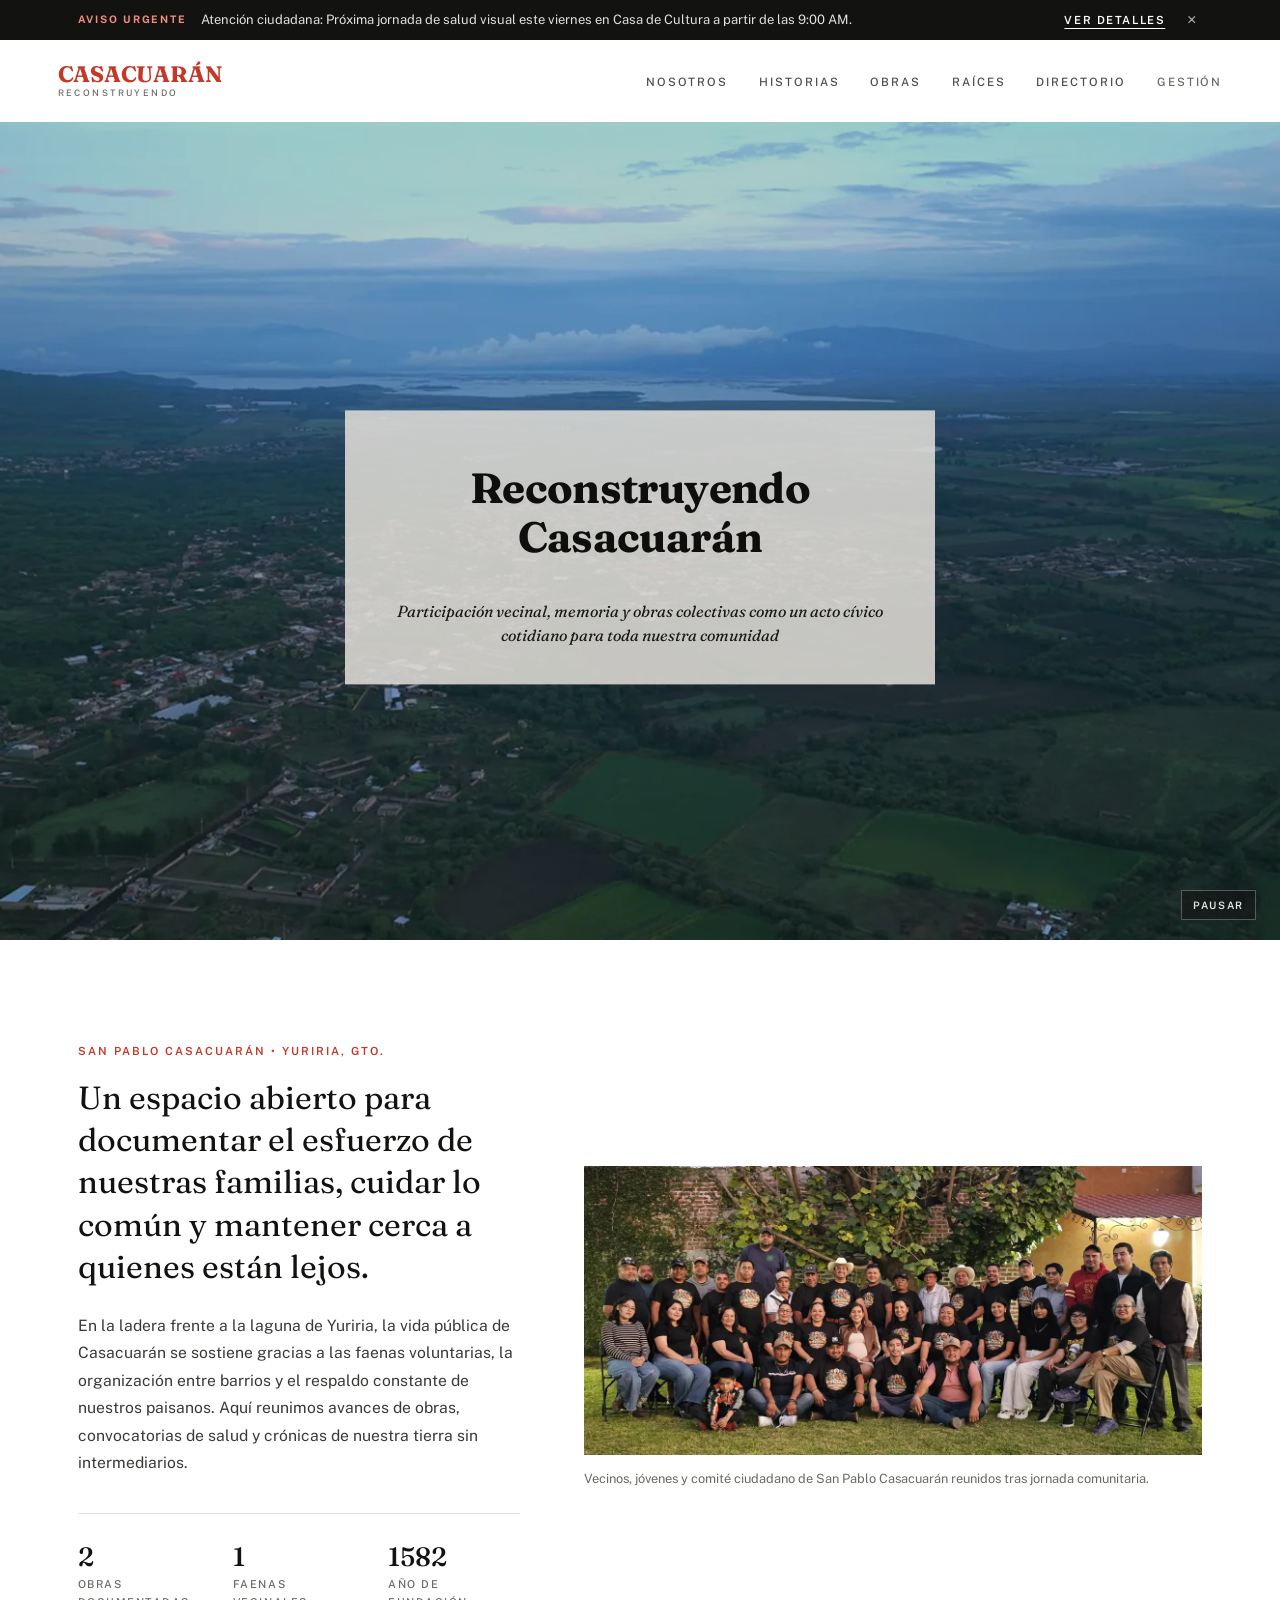
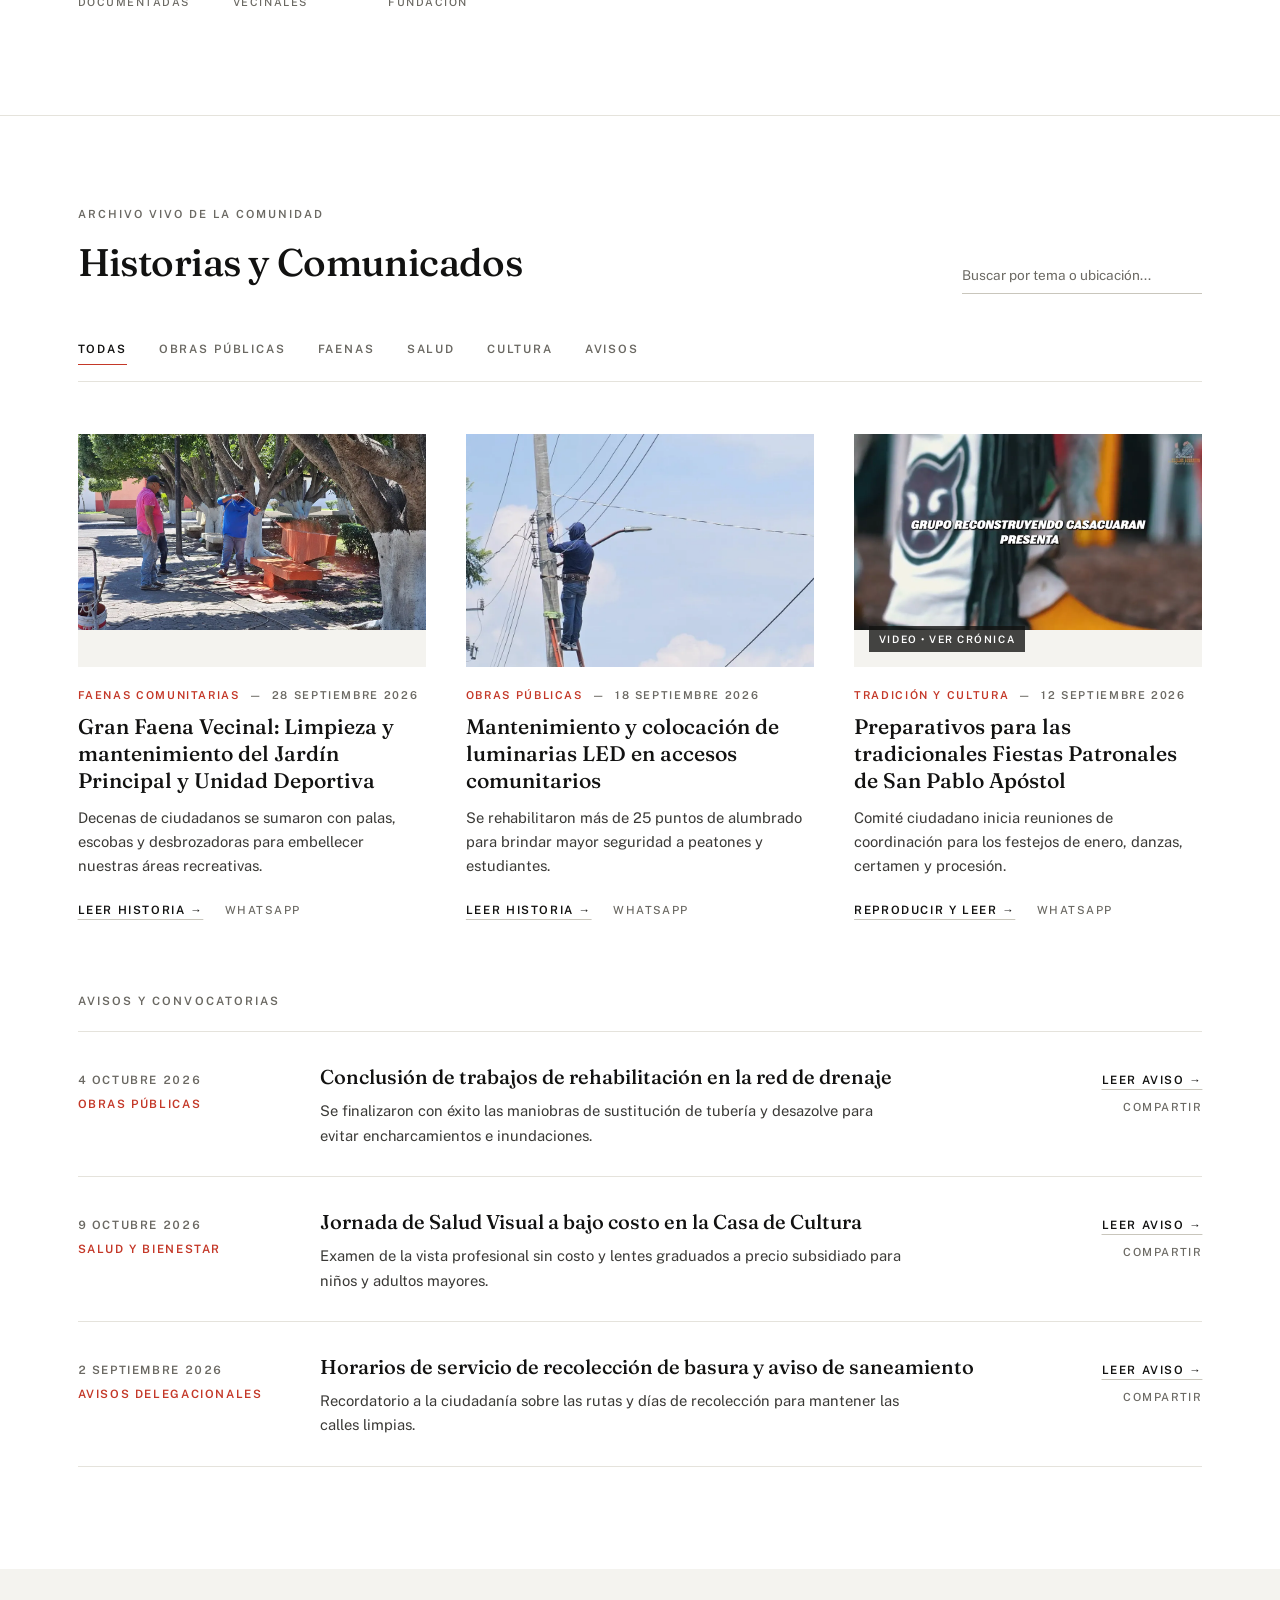
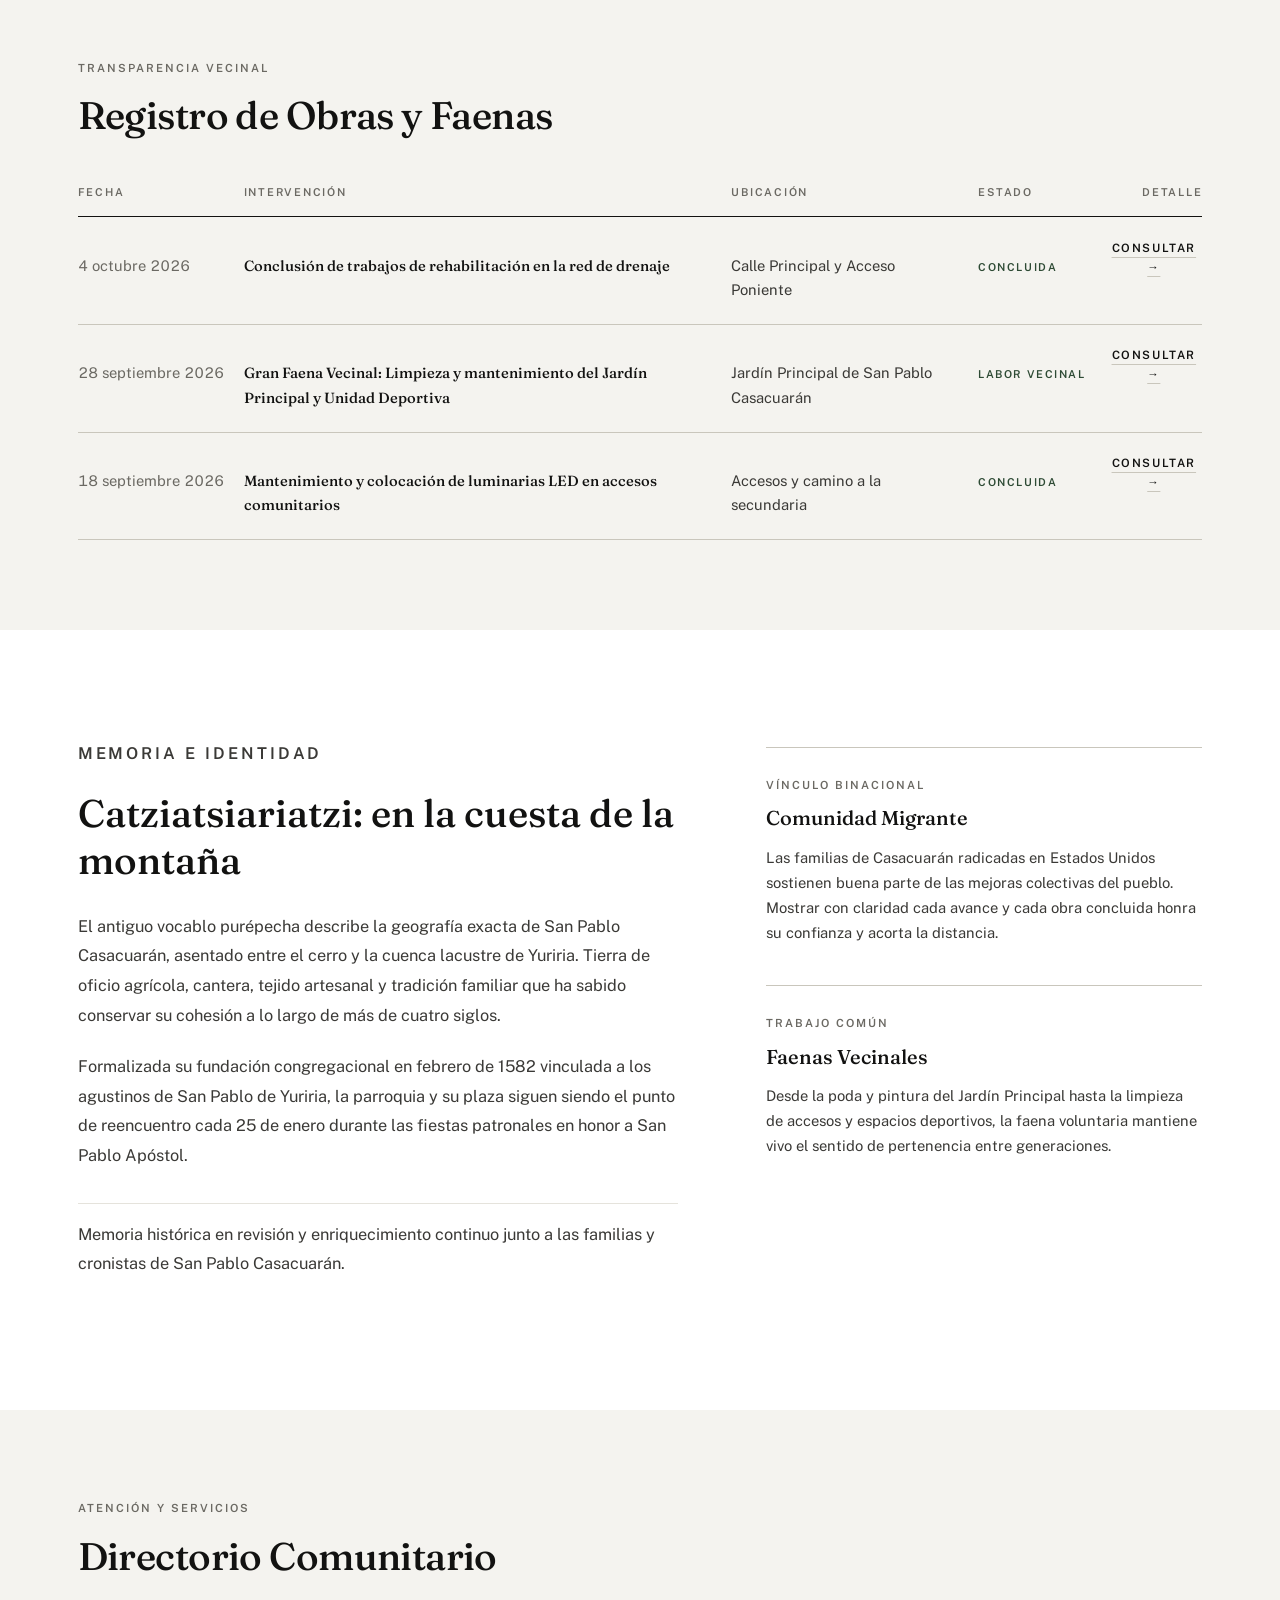
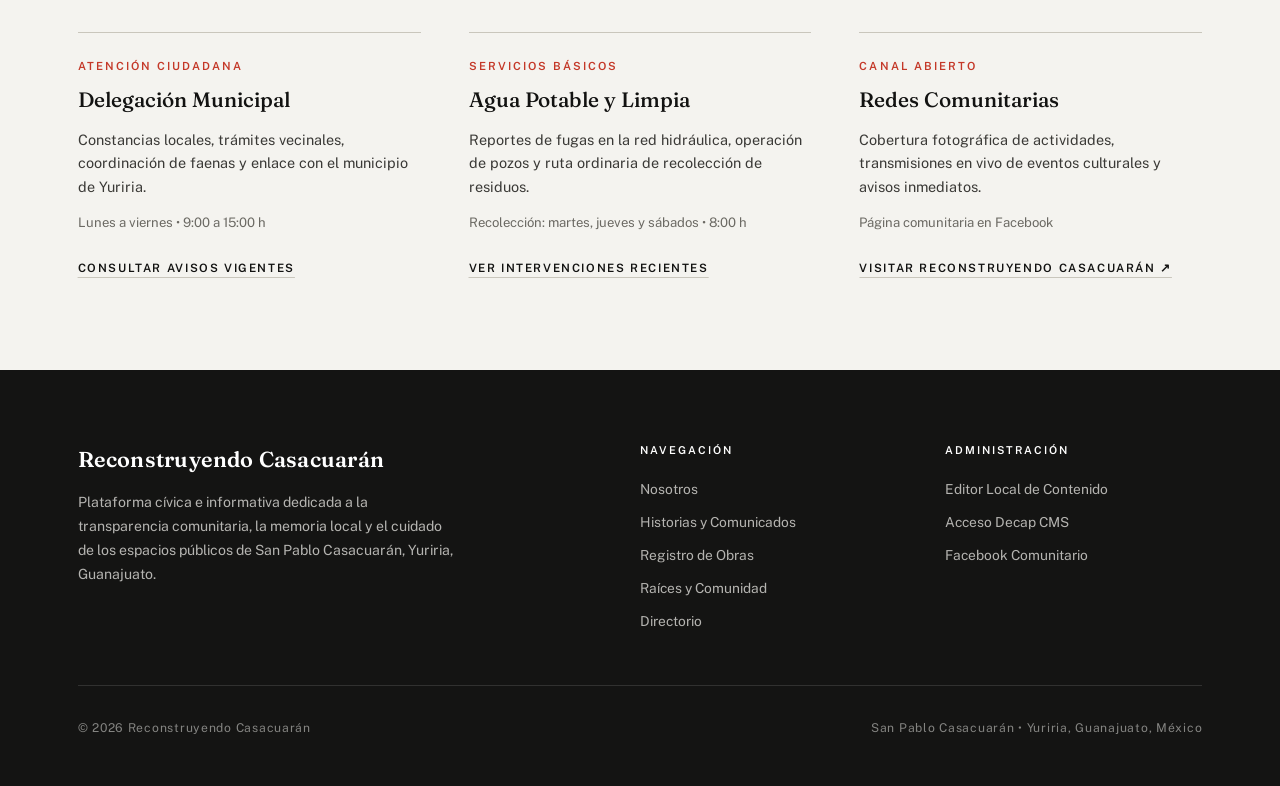
==== index.html @ a4d691ba "feat: portal Reconstruyendo Casacuaran y compresor automatico de medios [skip ci]" ====
<!DOCTYPE html>
<html lang="es">
<head>
  <meta charset="UTF-8">
  <meta name="viewport" content="width=device-width, initial-scale=1.0">
  <title>Reconstruyendo Casacuarán — San Pablo Casacuarán, Yuriria</title>
  <meta name="description" content="Iniciativa cívica y comunitaria de San Pablo Casacuarán, Yuriria, Guanajuato. Historias, registro abierto de obras públicas, faenas vecinales y memoria colectiva.">
  <link rel="icon" type="image/svg+xml" href="assets/logo-mark.svg">

  <link rel="preload" href="assets/fonts/fraunces-latin.woff2" as="font" type="font/woff2" crossorigin>
  <link rel="preload" href="assets/fonts/public-sans-latin.woff2" as="font" type="font/woff2" crossorigin>
  <link rel="preload" href="IMG/Yuriria_header_poster.webp" as="image" type="image/webp">

  <link rel="stylesheet" href="css/styles.css">
</head>
<body>

  <a href="#main-content" class="skip-link">Saltar al contenido</a>

  <!-- Aviso urgente discreto (solo aparece cuando está activo) -->
  <aside id="urgent-banner" class="urgent-bar" aria-label="Aviso comunitario" hidden></aside>

  <!-- Cabecera blanca minimalista (Variante A — City Bureau) -->
  <header id="site-header" class="site-header">
    <div class="header-inner">
      <a href="index.html" class="brand-wordmark" aria-label="Reconstruyendo Casacuarán — Inicio">
        <span class="brand-wordmark-primary">Casacuarán</span>
        <span class="brand-wordmark-secondary">Reconstruyendo</span>
      </a>

      <nav class="primary-nav" aria-label="Navegación principal">
        <ul class="primary-nav-list">
          <li><a href="#nosotros" class="primary-nav-link">Nosotros</a></li>
          <li><a href="#comunicados" class="primary-nav-link">Historias</a></li>
          <li><a href="#obras" class="primary-nav-link">Obras</a></li>
          <li><a href="#patrimonio" class="primary-nav-link">Raíces</a></li>
          <li><a href="#directorio" class="primary-nav-link">Directorio</a></li>
          <li><a href="admin.html" class="primary-nav-link primary-nav-link--muted">Gestión</a></li>
        </ul>
      </nav>

      <button type="button" id="mobile-nav-toggle" class="mobile-nav-toggle" aria-expanded="false" aria-controls="mobile-menu-panel">
        Menú
      </button>
    </div>
  </header>

  <!-- Menú móvil limpio a pantalla completa -->
  <nav id="mobile-menu-panel" class="mobile-menu-panel" aria-label="Menú móvil" hidden>
    <ul class="mobile-menu-list">
      <li><a href="#nosotros" class="mobile-menu-link">Nosotros</a></li>
      <li><a href="#comunicados" class="mobile-menu-link">Historias y Comunicados</a></li>
      <li><a href="#obras" class="mobile-menu-link">Registro de Obras</a></li>
      <li><a href="#patrimonio" class="mobile-menu-link">Raíces y Comunidad</a></li>
      <li><a href="#directorio" class="mobile-menu-link">Directorio</a></li>
      <li><a href="admin.html" class="mobile-menu-link">Panel de Gestión</a></li>
    </ul>
    <div class="mobile-menu-footer">
      San Pablo Casacuarán &bull; Yuriria, Guanajuato
    </div>
  </nav>

  <main id="main-content">

    <!-- PORTADA CON VIDEO A PANTALLA COMPLETA Y PLACA CENTRAL (VARIANTE A) -->
    <section class="hero-stage" aria-label="Portada documental de San Pablo Casacuarán y Yuriria">
      <video id="hero-video"
             class="hero-video"
             autoplay
             muted
             loop
             playsinline
             preload="metadata"
             poster="IMG/Yuriria_header_poster.webp">
        <source src="IMG/Yuriria_header_720p.mp4" media="(max-width: 768px)" type="video/mp4">
        <source src="IMG/Yuriria_header_web.mp4" type="video/mp4">
      </video>

      <div class="hero-veil" role="presentation"></div>

      <div class="hero-plaque">
        <h1 class="hero-plaque-title">Reconstruyendo Casacuarán</h1>
        <p class="hero-plaque-motto">
          Participación vecinal, memoria y obras colectivas como un acto cívico cotidiano para toda nuestra comunidad
        </p>
      </div>

      <button type="button" id="hero-video-toggle" class="hero-video-control" aria-label="Pausar video de portada">
        Pausar
      </button>
    </section>

    <!-- NOSOTROS / RETRATO COMUNITARIO -->
    <section id="nosotros" class="section-intro">
      <div class="container">
        <div class="intro-grid">
          <div>
            <p class="eyebrow eyebrow--accent">San Pablo Casacuarán &bull; Yuriria, Gto.</p>
            <h2 class="intro-statement">
              Un espacio abierto para documentar el esfuerzo de nuestras familias, cuidar lo común y mantener cerca a quienes están lejos.
            </h2>
            <p class="intro-copy">
              En la ladera frente a la laguna de Yuriria, la vida pública de Casacuarán se sostiene gracias a las faenas voluntarias, la organización entre barrios y el respaldo constante de nuestros paisanos. Aquí reunimos avances de obras, convocatorias de salud y crónicas de nuestra tierra sin intermediarios.
            </p>

            <div class="intro-metrics">
              <div>
                <div id="stat-obras" class="metric-value">--</div>
                <div class="metric-label">Obras documentadas</div>
              </div>
              <div>
                <div id="stat-faenas" class="metric-value">--</div>
                <div class="metric-label">Faenas vecinales</div>
              </div>
              <div>
                <div class="metric-value">1582</div>
                <div class="metric-label">Año de fundación</div>
              </div>
            </div>
          </div>

          <figure>
            <picture>
              <source srcset="IMG/Casacuaran.webp" type="image/webp">
              <img src="IMG/Casacuaran.jpg"
                   alt="Habitantes y familias de San Pablo Casacuarán reunidos"
                   class="intro-figure-img"
                   width="2048"
                   height="956"
                   loading="lazy">
            </picture>
            <figcaption class="intro-figcaption">
              Vecinos, jóvenes y comité ciudadano de San Pablo Casacuarán reunidos tras jornada comunitaria.
            </figcaption>
          </figure>
        </div>
      </div>
    </section>

    <!-- HISTORIAS Y COMUNICADOS -->
    <section id="comunicados" class="section-stories">
      <div class="container">
        <div class="section-header-row">
          <div>
            <p class="eyebrow">Archivo vivo de la comunidad</p>
            <h2 class="section-heading">Historias y Comunicados</h2>
          </div>

          <div class="search-minimal">
            <input type="search"
                   id="search-posts"
                   class="search-minimal-input"
                   placeholder="Buscar por tema o ubicación..."
                   aria-label="Buscar historias y comunicados">
          </div>
        </div>

        <div class="filter-nav" role="toolbar" aria-label="Filtrar por categoría">
          <button type="button" class="filter-link" data-category="todas" aria-pressed="true">Todas</button>
          <button type="button" class="filter-link" data-category="obras" aria-pressed="false">Obras Públicas</button>
          <button type="button" class="filter-link" data-category="faenas" aria-pressed="false">Faenas</button>
          <button type="button" class="filter-link" data-category="salud" aria-pressed="false">Salud</button>
          <button type="button" class="filter-link" data-category="cultura" aria-pressed="false">Cultura</button>
          <button type="button" class="filter-link" data-category="avisos" aria-pressed="false">Avisos</button>
        </div>

        <!-- Galería fotográfica y audiovisual -->
        <div id="stories-gallery" class="stories-gallery"></div>

        <!-- Boletín limpio para comunicados sin fotografía -->
        <div id="dispatches-block" class="dispatches-block">
          <h3 id="dispatches-heading" class="dispatches-heading">Avisos y Convocatorias</h3>
          <div id="dispatches-list" class="dispatches-list"></div>
        </div>

        <p id="empty-posts" class="empty-message" hidden>
          No se encontraron publicaciones con ese criterio de búsqueda.
        </p>
      </div>
    </section>

    <!-- REGISTRO ABIERTO DE OBRAS Y FAENAS -->
    <section id="obras" class="section-works">
      <div class="container">
        <p class="eyebrow">Transparencia vecinal</p>
        <h2 class="section-heading">Registro de Obras y Faenas</h2>

        <div class="works-table-wrap">
          <table class="works-table">
            <thead>
              <tr>
                <th scope="col">Fecha</th>
                <th scope="col">Intervención</th>
                <th scope="col">Ubicación</th>
                <th scope="col">Estado</th>
                <th scope="col">Detalle</th>
              </tr>
            </thead>
            <tbody id="obras-tbody"></tbody>
          </table>
        </div>
      </div>
    </section>

    <!-- RAÍCES, TERRITORIO Y COMUNIDAD MIGRANTE -->
    <section id="patrimonio" class="section-heritage">
      <div class="container">
        <div class="heritage-layout">
          <div class="heritage-prose">
            <p class="eyebrow eyebrow--accent">Memoria e identidad</p>
            <h2 class="heritage-lead-title">Catziatsiariatzi: en la cuesta de la montaña</h2>
            <p>
              El antiguo vocablo purépecha describe la geografía exacta de San Pablo Casacuarán, asentado entre el cerro y la cuenca lacustre de Yuriria. Tierra de oficio agrícola, cantera, tejido artesanal y tradición familiar que ha sabido conservar su cohesión a lo largo de más de cuatro siglos.
            </p>
            <p>
              Formalizada su fundación congregacional en febrero de 1582 vinculada a los agustinos de San Pablo de Yuriria, la parroquia y su plaza siguen siendo el punto de reencuentro cada 25 de enero durante las fiestas patronales en honor a San Pablo Apóstol.
            </p>
            <p class="heritage-footnote">
              Memoria histórica en revisión y enriquecimiento continuo junto a las familias y cronistas de San Pablo Casacuarán.
            </p>
          </div>

          <div class="heritage-pillars">
            <div class="heritage-pillar">
              <p class="eyebrow">Vínculo binacional</p>
              <h3 class="heritage-pillar-title">Comunidad Migrante</h3>
              <p class="heritage-pillar-text">
                Las familias de Casacuarán radicadas en Estados Unidos sostienen buena parte de las mejoras colectivas del pueblo. Mostrar con claridad cada avance y cada obra concluida honra su confianza y acorta la distancia.
              </p>
            </div>

            <div class="heritage-pillar">
              <p class="eyebrow">Trabajo común</p>
              <h3 class="heritage-pillar-title">Faenas Vecinales</h3>
              <p class="heritage-pillar-text">
                Desde la poda y pintura del Jardín Principal hasta la limpieza de accesos y espacios deportivos, la faena voluntaria mantiene vivo el sentido de pertenencia entre generaciones.
              </p>
            </div>
          </div>
        </div>
      </div>
    </section>

    <!-- DIRECTORIO ESENCIAL -->
    <section id="directorio" class="section-directory">
      <div class="container">
        <p class="eyebrow">Atención y servicios</p>
        <h2 class="section-heading">Directorio Comunitario</h2>

        <div class="directory-columns">
          <div class="directory-item">
            <p class="eyebrow eyebrow--accent">Atención ciudadana</p>
            <h3 class="directory-item-title">Delegación Municipal</h3>
            <p class="directory-item-desc">
              Constancias locales, trámites vecinales, coordinación de faenas y enlace con el municipio de Yuriria.
            </p>
            <p class="directory-item-meta">Lunes a viernes &bull; 9:00 a 15:00 h</p>
            <a href="#comunicados" class="text-action-btn">Consultar avisos vigentes</a>
          </div>

          <div class="directory-item">
            <p class="eyebrow eyebrow--accent">Servicios básicos</p>
            <h3 class="directory-item-title">Agua Potable y Limpia</h3>
            <p class="directory-item-desc">
              Reportes de fugas en la red hidráulica, operación de pozos y ruta ordinaria de recolección de residuos.
            </p>
            <p class="directory-item-meta">Recolección: martes, jueves y sábados &bull; 8:00 h</p>
            <a href="#obras" class="text-action-btn">Ver intervenciones recientes</a>
          </div>

          <div class="directory-item">
            <p class="eyebrow eyebrow--accent">Canal abierto</p>
            <h3 class="directory-item-title">Redes Comunitarias</h3>
            <p class="directory-item-desc">
              Cobertura fotográfica de actividades, transmisiones en vivo de eventos culturales y avisos inmediatos.
            </p>
            <p class="directory-item-meta">Página comunitaria en Facebook</p>
            <a href="https://www.facebook.com/people/Reconstruyendo-Casacuar%C3%A1n/61569069380607/"
               target="_blank"
               rel="noopener noreferrer"
               class="text-action-btn">Visitar Reconstruyendo Casacuarán &nearr;</a>
          </div>
        </div>
      </div>
    </section>

  </main>

  <!-- PIE DE PÁGINA SOBRIO -->
  <footer class="site-footer">
    <div class="container">
      <div class="footer-grid">
        <div>
          <div class="footer-brand">Reconstruyendo Casacuarán</div>
          <p class="footer-summary">
            Plataforma cívica e informativa dedicada a la transparencia comunitaria, la memoria local y el cuidado de los espacios públicos de San Pablo Casacuarán, Yuriria, Guanajuato.
          </p>
        </div>

        <div>
          <h3 class="footer-heading">Navegación</h3>
          <ul class="footer-links">
            <li><a href="#nosotros">Nosotros</a></li>
            <li><a href="#comunicados">Historias y Comunicados</a></li>
            <li><a href="#obras">Registro de Obras</a></li>
            <li><a href="#patrimonio">Raíces y Comunidad</a></li>
            <li><a href="#directorio">Directorio</a></li>
          </ul>
        </div>

        <div>
          <h3 class="footer-heading">Administración</h3>
          <ul class="footer-links">
            <li><a href="admin.html">Editor Local de Contenido</a></li>
            <li><a href="admin/index.html">Acceso Decap CMS</a></li>
            <li><a href="https://www.facebook.com/people/Reconstruyendo-Casacuar%C3%A1n/61569069380607/" target="_blank" rel="noopener noreferrer">Facebook Comunitario</a></li>
          </ul>
        </div>
      </div>

      <div class="footer-bottom">
        <span>&copy; 2026 Reconstruyendo Casacuarán</span>
        <span>San Pablo Casacuarán &bull; Yuriria, Guanajuato, México</span>
      </div>
    </div>
  </footer>

  <!-- MODAL DE LECTURA (<dialog>) -->
  <dialog id="post-modal" class="modal-dialog" aria-labelledby="modal-title">
    <div class="modal-topbar">
      <span id="modal-category" class="eyebrow eyebrow--accent">Comunicado</span>
      <button type="button" id="modal-close-btn" class="modal-close-btn" aria-label="Cerrar ventana">
        Cerrar &times;
      </button>
    </div>
    <div id="modal-content-area" class="modal-body-scroll"></div>
  </dialog>

  <script src="js/data.js"></script>
  <script src="js/app.js"></script>
</body>
</html>
---- css/styles.css ----
/* ==========================================================================
   RECONSTRUYENDO CASACUARÁN — ARQUITECTURA EDITORIAL & MINIMALISMO CÍVICO
   Inspirado en City Bureau & Fundación Casa Wabi
   San Pablo Casacuarán, Yuriria, Guanajuato
   ========================================================================== */

/* --------------------------------------------------------------------------
   1. TIPOGRAFÍA AUTOALOJADA (CERO DEPENDENCIAS EXTERNAS)
   -------------------------------------------------------------------------- */
@font-face {
  font-family: 'Fraunces';
  src: url('../assets/fonts/fraunces-latin.woff2') format('woff2');
  font-weight: 300 900;
  font-style: normal;
  font-display: swap;
}

@font-face {
  font-family: 'Fraunces';
  src: url('../assets/fonts/fraunces-italic-latin.woff2') format('woff2');
  font-weight: 300 900;
  font-style: italic;
  font-display: swap;
}

@font-face {
  font-family: 'Public Sans';
  src: url('../assets/fonts/public-sans-latin.woff2') format('woff2');
  font-weight: 300 800;
  font-style: normal;
  font-display: swap;
}

@font-face {
  font-family: 'Public Sans';
  src: url('../assets/fonts/public-sans-italic-latin.woff2') format('woff2');
  font-weight: 300 800;
  font-style: italic;
  font-display: swap;
}

/* --------------------------------------------------------------------------
   2. TOKENS DE DISEÑO
   -------------------------------------------------------------------------- */
:root {
  --bg-white: #FFFFFF;
  --bg-stone: #F4F3EF;
  --bg-stone-deep: #EAE8E1;
  --bg-plaque: rgba(228, 225, 219, 0.85);
  --bg-footer: #141413;

  --ink: #121211;
  --ink-body: #3A3936;
  --ink-muted: #6B6963;
  --ink-on-dark: #F4F3EF;

  --accent: #C43828;
  --accent-dark: #9B291C;
  --forest: #2D4A34;

  --hairline: #E5E3DC;
  --hairline-strong: #C9C6BC;

  --font-serif: 'Fraunces', Georgia, 'Times New Roman', serif;
  --font-sans: 'Public Sans', -apple-system, BlinkMacSystemFont, 'Segoe UI', sans-serif;

  --header-height: 82px;
  --container-max: 1240px;
  --gutter: clamp(1.5rem, 4.5vw, 4rem);

  /* Compatibilidad con admin.html */
  --cal: #F4F3EF;
  --papel: #FFFFFF;
  --piedra: #EAE8E1;
  --tinta: #121211;
  --tinta-suave: #3A3936;
  --tinta-muda: #6B6963;
  --almagre: #C43828;
  --guardapolvo: #9B291C;
  --filete: #E5E3DC;
  --filete-fuerte: #C9C6BC;
}

/* --------------------------------------------------------------------------
   3. BASE & ACCESIBILIDAD
   -------------------------------------------------------------------------- */
*, *::before, *::after {
  box-sizing: border-box;
  margin: 0;
  padding: 0;
}

html {
  scroll-behavior: smooth;
  -webkit-font-smoothing: antialiased;
  -moz-osx-font-smoothing: grayscale;
  text-rendering: optimizeLegibility;
}

@media (prefers-reduced-motion: reduce) {
  html {
    scroll-behavior: auto;
  }
}

body {
  font-family: var(--font-sans);
  font-size: 1rem;
  line-height: 1.65;
  color: var(--ink-body);
  background-color: var(--bg-white);
  min-height: 100vh;
}

img, video, picture {
  display: block;
  max-width: 100%;
}

button, input, select, textarea {
  font: inherit;
  color: inherit;
}

:focus-visible {
  outline: 2px solid var(--accent);
  outline-offset: 3px;
}

[hidden] {
  display: none !important;
}

.skip-link {
  position: absolute;
  top: -120px;
  left: 1.5rem;
  z-index: 1000;
  background-color: var(--ink);
  color: var(--bg-white);
  padding: 0.7rem 1.2rem;
  font-size: 0.78rem;
  font-weight: 600;
  letter-spacing: 0.12em;
  text-transform: uppercase;
  text-decoration: none;
}

.skip-link:focus {
  top: 1rem;
}

.container {
  width: 100%;
  max-width: var(--container-max);
  margin-inline: auto;
  padding-inline: var(--gutter);
}

.eyebrow {
  font-family: var(--font-sans);
  font-size: 0.7rem;
  font-weight: 600;
  letter-spacing: 0.18em;
  text-transform: uppercase;
  color: var(--ink-muted);
}

.eyebrow--accent {
  color: var(--accent);
}

.font-serif {
  font-family: var(--font-serif);
}

/* --------------------------------------------------------------------------
   4. CINTILLO DE AVISO URGENTE (DISCRETO Y ARQUITECTÓNICO)
   -------------------------------------------------------------------------- */
.urgent-bar {
  background-color: var(--ink);
  color: var(--ink-on-dark);
  font-size: 0.8125rem;
  padding: 0.55rem 0;
}

.urgent-bar-inner {
  display: flex;
  align-items: center;
  justify-content: space-between;
  gap: 1.25rem;
  flex-wrap: wrap;
}

.urgent-bar-lead {
  display: flex;
  align-items: center;
  gap: 0.85rem;
  flex: 1;
  min-width: 240px;
}

.urgent-bar-badge {
  font-size: 0.65rem;
  font-weight: 700;
  letter-spacing: 0.18em;
  text-transform: uppercase;
  color: #F28B7D;
  white-space: nowrap;
}

.urgent-bar-text {
  color: rgba(244, 243, 239, 0.92);
  font-weight: 400;
}

.urgent-bar-actions {
  display: flex;
  align-items: center;
  gap: 1rem;
}

.urgent-bar-link {
  background: none;
  border: none;
  color: var(--bg-white);
  font-size: 0.7rem;
  font-weight: 600;
  letter-spacing: 0.14em;
  text-transform: uppercase;
  text-decoration: underline;
  text-underline-offset: 4px;
  cursor: pointer;
}

.urgent-bar-close {
  background: none;
  border: none;
  color: rgba(244, 243, 239, 0.65);
  font-size: 1.1rem;
  line-height: 1;
  cursor: pointer;
  padding: 0.15rem 0.35rem;
}

.urgent-bar-close:hover {
  color: var(--bg-white);
}

/* --------------------------------------------------------------------------
   5. CABECERA BLANCA MINIMALISTA (ESTILO CITY BUREAU)
   -------------------------------------------------------------------------- */
.site-header {
  position: sticky;
  top: 0;
  z-index: 200;
  height: var(--header-height);
  background-color: var(--bg-white);
  border-bottom: 1px solid transparent;
  transition: border-color 0.2s ease;
}

.site-header.is-scrolled {
  border-bottom-color: var(--hairline);
}

.header-inner {
  height: 100%;
  max-width: 1440px;
  margin-inline: auto;
  padding-inline: var(--gutter);
  display: flex;
  align-items: center;
  justify-content: space-between;
  gap: 2rem;
}

/* Logotipo tipográfico de dos niveles (inspirado en City Bureau) */
.brand-wordmark {
  display: inline-flex;
  flex-direction: column;
  text-decoration: none;
  line-height: 1;
  user-select: none;
}

.brand-wordmark-primary {
  font-family: var(--font-serif);
  font-size: 1.4rem;
  font-weight: 700;
  letter-spacing: -0.01em;
  color: var(--accent);
  text-transform: uppercase;
}

.brand-wordmark-secondary {
  font-family: var(--font-sans);
  font-size: 0.56rem;
  font-weight: 500;
  letter-spacing: 0.27em;
  color: var(--ink-muted);
  text-transform: uppercase;
  margin-top: 0.28rem;
}

/* Navegación horizontal espaciada */
.primary-nav-list {
  display: flex;
  align-items: center;
  list-style: none;
  gap: clamp(1.35rem, 2.4vw, 2.5rem);
}

.primary-nav-link {
  font-family: var(--font-sans);
  font-size: 0.72rem;
  font-weight: 500;
  letter-spacing: 0.17em;
  text-transform: uppercase;
  color: #4D4C48;
  text-decoration: none;
  padding: 0.35rem 0;
  border-bottom: 1.5px solid transparent;
  transition: color 0.18s ease, border-color 0.18s ease;
}

.primary-nav-link:hover,
.primary-nav-link.is-active {
  color: var(--ink);
  border-bottom-color: var(--accent);
}

.primary-nav-link--muted {
  color: var(--ink-muted);
}

/* Botón menú móvil */
.mobile-nav-toggle {
  display: none;
  background: none;
  border: none;
  font-size: 0.72rem;
  font-weight: 600;
  letter-spacing: 0.18em;
  text-transform: uppercase;
  color: var(--ink);
  cursor: pointer;
  padding: 0.5rem 0;
}

/* Overlay menú móvil */
.mobile-menu-panel {
  position: fixed;
  inset: var(--header-height) 0 0 0;
  z-index: 190;
  background-color: var(--bg-white);
  padding: 3rem var(--gutter);
  border-top: 1px solid var(--hairline);
  display: flex;
  flex-direction: column;
  justify-content: space-between;
}

.mobile-menu-list {
  list-style: none;
  display: flex;
  flex-direction: column;
  gap: 1.75rem;
}

.mobile-menu-link {
  font-family: var(--font-serif);
  font-size: 1.75rem;
  font-weight: 500;
  color: var(--ink);
  text-decoration: none;
}

.mobile-menu-footer {
  font-size: 0.75rem;
  letter-spacing: 0.14em;
  text-transform: uppercase;
  color: var(--ink-muted);
  padding-top: 2rem;
  border-top: 1px solid var(--hairline);
}

/* --------------------------------------------------------------------------
   6. HERO DOCUMENTAL A PANTALLA COMPLETA (VARIANTE A — CITY BUREAU)
   -------------------------------------------------------------------------- */
.hero-stage {
  position: relative;
  width: 100%;
  height: calc(100vh - var(--header-height));
  min-height: 520px;
  max-height: 860px;
  background-color: #191918;
  overflow: hidden;
  display: flex;
  align-items: center;
  justify-content: center;
  padding: 2rem;
}

.hero-video {
  position: absolute;
  inset: 0;
  width: 100%;
  height: 100%;
  object-fit: cover;
  z-index: 1;
}

.hero-veil {
  position: absolute;
  inset: 0;
  background-color: rgba(18, 17, 15, 0.22);
  z-index: 2;
  pointer-events: none;
}

/* Placa central translúcida estilo City Bureau */
.hero-plaque {
  position: relative;
  z-index: 3;
  background-color: var(--bg-plaque);
  width: 100%;
  max-width: 590px;
  padding: clamp(2.25rem, 4.5vw, 3.35rem) clamp(1.75rem, 4vw, 3.25rem) clamp(1.75rem, 3.2vw, 2.3rem);
  text-align: center;
  transform: translateY(6%);
}

.hero-plaque-title {
  font-family: var(--font-serif);
  font-size: clamp(1.85rem, 3.3vw, 2.7rem);
  font-weight: 700;
  line-height: 1.15;
  letter-spacing: -0.015em;
  color: #0E0E0D;
}

.hero-plaque-motto {
  font-family: var(--font-serif);
  font-style: italic;
  font-weight: 400;
  font-size: clamp(0.95rem, 1.25vw, 1.08rem);
  line-height: 1.5;
  color: #181816;
  margin-top: clamp(1.5rem, 3vw, 2.35rem);
}

/* Control accesible discreto de video */
.hero-video-control {
  position: absolute;
  right: 1.5rem;
  bottom: 1.25rem;
  z-index: 4;
  background-color: rgba(18, 18, 17, 0.48);
  color: rgba(255, 255, 255, 0.9);
  border: 1px solid rgba(255, 255, 255, 0.28);
  padding: 0.35rem 0.7rem;
  font-size: 0.64rem;
  font-weight: 600;
  letter-spacing: 0.16em;
  text-transform: uppercase;
  cursor: pointer;
  transition: background-color 0.18s ease;
}

.hero-video-control:hover {
  background-color: rgba(18, 18, 17, 0.8);
}

/* --------------------------------------------------------------------------
   7. SECCIÓN NOSOTROS / RETRATO COMUNITARIO (AIRE ESTILO CASA WABI)
   -------------------------------------------------------------------------- */
.section-intro {
  padding: clamp(4.5rem, 8vw, 7.5rem) 0;
  background-color: var(--bg-white);
}

.intro-grid {
  display: grid;
  grid-template-columns: 5fr 7fr;
  gap: clamp(2.5rem, 5vw, 5rem);
  align-items: center;
}

.intro-statement {
  font-family: var(--font-serif);
  font-size: clamp(1.6rem, 2.5vw, 2.2rem);
  font-weight: 400;
  line-height: 1.32;
  color: var(--ink);
  margin-top: 1rem;
  margin-bottom: 1.5rem;
}

.intro-copy {
  font-size: 0.98rem;
  color: var(--ink-body);
  line-height: 1.75;
  margin-bottom: 2.25rem;
}

.intro-metrics {
  display: grid;
  grid-template-columns: repeat(3, 1fr);
  gap: 1.5rem;
  padding-top: 1.75rem;
  border-top: 1px solid var(--hairline);
}

.metric-value {
  font-family: var(--font-serif);
  font-size: 1.65rem;
  font-weight: 500;
  color: var(--ink);
  line-height: 1.1;
}

.metric-label {
  font-size: 0.68rem;
  font-weight: 500;
  letter-spacing: 0.14em;
  text-transform: uppercase;
  color: var(--ink-muted);
  margin-top: 0.35rem;
}

.intro-figure-img {
  width: 100%;
  height: auto;
  object-fit: cover;
}

.intro-figcaption {
  margin-top: 0.85rem;
  font-size: 0.8rem;
  color: var(--ink-muted);
  line-height: 1.5;
}

/* --------------------------------------------------------------------------
   8. HISTORIAS Y COMUNICADOS (GALERÍA EDITORIAL + BOLETÍN LIMPIO)
   -------------------------------------------------------------------------- */
.section-stories {
  padding: clamp(4rem, 7vw, 6.5rem) 0 clamp(5rem, 8vw, 7.5rem);
  background-color: var(--bg-white);
  border-top: 1px solid var(--hairline);
}

.section-header-row {
  display: flex;
  align-items: flex-end;
  justify-content: space-between;
  gap: 2rem;
  margin-bottom: 2.5rem;
  flex-wrap: wrap;
}

.section-heading {
  font-family: var(--font-serif);
  font-size: clamp(1.85rem, 3vw, 2.45rem);
  font-weight: 500;
  color: var(--ink);
  letter-spacing: -0.015em;
  margin-top: 0.45rem;
}

.search-minimal {
  position: relative;
  min-width: 240px;
}

.search-minimal-input {
  width: 100%;
  border: none;
  border-bottom: 1px solid var(--hairline-strong);
  background: transparent;
  padding: 0.45rem 0;
  font-size: 0.85rem;
  color: var(--ink);
  transition: border-color 0.18s ease;
}

.search-minimal-input::placeholder {
  color: var(--ink-muted);
}

.search-minimal-input:focus {
  outline: none;
  border-bottom-color: var(--ink);
}

/* Filtros tipográficos sin cajas ni píldoras */
.filter-nav {
  display: flex;
  align-items: center;
  gap: clamp(1.25rem, 2.5vw, 2.25rem);
  padding-bottom: 1rem;
  margin-bottom: 3.25rem;
  border-bottom: 1px solid var(--hairline);
  flex-wrap: wrap;
}

.filter-link {
  background: none;
  border: none;
  padding: 0.35rem 0;
  font-size: 0.72rem;
  font-weight: 600;
  letter-spacing: 0.16em;
  text-transform: uppercase;
  color: var(--ink-muted);
  cursor: pointer;
  border-bottom: 1.5px solid transparent;
  transition: color 0.18s ease, border-color 0.18s ease;
}

.filter-link:hover {
  color: var(--ink);
}

.filter-link[aria-pressed="true"] {
  color: var(--ink);
  border-bottom-color: var(--accent);
}

/* Galería de crónicas con fotografía / video */
.stories-gallery {
  display: grid;
  grid-template-columns: repeat(3, 1fr);
  gap: 3rem 2.5rem;
}

.story-card {
  display: flex;
  flex-direction: column;
}

.story-media-wrap {
  position: relative;
  aspect-ratio: 3 / 2;
  background-color: var(--bg-stone);
  overflow: hidden;
  margin-bottom: 1.25rem;
  cursor: pointer;
}

.story-media-img {
  width: 100%;
  height: 100%;
  object-fit: cover;
  object-position: center 22%;
  transition: transform 0.55s cubic-bezier(0.16, 1, 0.3, 1);
}

.story-card:hover .story-media-img {
  transform: scale(1.025);
}

.story-video-indicator {
  position: absolute;
  left: 0.9rem;
  bottom: 0.9rem;
  background-color: rgba(18, 18, 17, 0.78);
  color: var(--bg-white);
  padding: 0.3rem 0.65rem;
  font-size: 0.64rem;
  font-weight: 600;
  letter-spacing: 0.15em;
  text-transform: uppercase;
}

.story-meta {
  font-size: 0.68rem;
  font-weight: 600;
  letter-spacing: 0.15em;
  text-transform: uppercase;
  color: var(--ink-muted);
  margin-bottom: 0.55rem;
}

.story-meta-cat {
  color: var(--accent);
}

.story-title {
  font-family: var(--font-serif);
  font-size: 1.32rem;
  font-weight: 500;
  line-height: 1.28;
  color: var(--ink);
  margin-bottom: 0.7rem;
}

.story-title-btn {
  background: none;
  border: none;
  text-align: left;
  padding: 0;
  font: inherit;
  color: inherit;
  cursor: pointer;
  transition: color 0.18s ease;
}

.story-title-btn:hover {
  color: var(--accent);
}

.story-summary {
  font-size: 0.92rem;
  color: var(--ink-body);
  line-height: 1.65;
  margin-bottom: 1.15rem;
  flex: 1;
}

.story-links {
  display: flex;
  align-items: center;
  gap: 1.35rem;
  padding-top: 0.25rem;
}

.text-action-btn {
  background: none;
  border: none;
  padding: 0;
  font-size: 0.72rem;
  font-weight: 600;
  letter-spacing: 0.14em;
  text-transform: uppercase;
  color: var(--ink);
  cursor: pointer;
  text-decoration: underline;
  text-decoration-color: var(--hairline-strong);
  text-underline-offset: 5px;
  transition: color 0.18s ease, text-decoration-color 0.18s ease;
}

.text-action-btn:hover {
  color: var(--accent);
  text-decoration-color: var(--accent);
}

.text-share-link {
  font-size: 0.7rem;
  font-weight: 500;
  letter-spacing: 0.13em;
  text-transform: uppercase;
  color: var(--ink-muted);
  text-decoration: none;
}

.text-share-link:hover {
  color: var(--forest);
}

/* Lista editorial limpia para avisos y comunicados sin fotografía */
.dispatches-block {
  margin-top: 4.5rem;
}

.dispatches-block--standalone {
  margin-top: 0;
}

.dispatches-heading {
  font-size: 0.72rem;
  font-weight: 600;
  letter-spacing: 0.18em;
  text-transform: uppercase;
  color: var(--ink-muted);
  margin-bottom: 1.25rem;
}

.dispatches-list {
  border-top: 1px solid var(--hairline);
}

.dispatch-row {
  display: grid;
  grid-template-columns: 210px 1fr auto;
  gap: 2rem;
  padding: 1.75rem 0;
  border-bottom: 1px solid var(--hairline);
  align-items: baseline;
}

.dispatch-date {
  font-size: 0.72rem;
  font-weight: 600;
  letter-spacing: 0.14em;
  text-transform: uppercase;
  color: var(--ink-muted);
  font-variant-numeric: tabular-nums;
}

.dispatch-cat {
  display: block;
  color: var(--accent);
  margin-top: 0.3rem;
}

.dispatch-title {
  font-family: var(--font-serif);
  font-size: 1.25rem;
  font-weight: 500;
  color: var(--ink);
  margin-bottom: 0.4rem;
}

.dispatch-summary {
  font-size: 0.92rem;
  color: var(--ink-body);
  max-width: 65ch;
}

.dispatch-actions {
  display: flex;
  flex-direction: column;
  align-items: flex-end;
  gap: 0.5rem;
  white-space: nowrap;
}

.empty-message {
  padding: 3rem 0;
  color: var(--ink-muted);
  font-size: 0.95rem;
}

/* --------------------------------------------------------------------------
   9. REGISTRO ABIERTO DE OBRAS Y FAENAS (SOBRIO, SIN CELDAS ENCAJONADAS)
   -------------------------------------------------------------------------- */
.section-works {
  padding: clamp(4.5rem, 7vw, 6.5rem) 0;
  background-color: var(--bg-stone);
}

.works-table-wrap {
  overflow-x: auto;
  margin-top: 2.25rem;
}

.works-table {
  width: 100%;
  border-collapse: collapse;
  text-align: left;
}

.works-table th {
  font-size: 0.68rem;
  font-weight: 600;
  letter-spacing: 0.16em;
  text-transform: uppercase;
  color: var(--ink-muted);
  padding: 0 1rem 0.9rem 0;
  border-bottom: 1px solid var(--ink);
}

.works-table td {
  padding: 1.35rem 1.25rem 1.35rem 0;
  border-bottom: 1px solid var(--hairline-strong);
  font-size: 0.92rem;
  vertical-align: baseline;
}

.works-table td:last-child,
.works-table th:last-child {
  padding-right: 0;
  text-align: right;
}

.works-date {
  font-size: 0.8rem;
  color: var(--ink-muted);
  font-variant-numeric: tabular-nums;
  white-space: nowrap;
}

.works-name {
  font-family: var(--font-serif);
  font-size: 1.08rem;
  font-weight: 500;
  color: var(--ink);
}

.works-status {
  font-size: 0.68rem;
  font-weight: 600;
  letter-spacing: 0.14em;
  text-transform: uppercase;
  white-space: nowrap;
}

.works-status--completed { color: var(--forest); }
.works-status--in_progress { color: var(--accent); }
.works-status--upcoming { color: var(--ink-muted); }

/* --------------------------------------------------------------------------
   10. RAÍCES, TERRITORIO Y COMUNIDAD MIGRANTE (ESTILO CASA WABI)
   -------------------------------------------------------------------------- */
.section-heritage {
  padding: clamp(5rem, 8.5vw, 8rem) 0;
  background-color: var(--bg-white);
}

.heritage-layout {
  display: grid;
  grid-template-columns: 7fr 5fr;
  gap: clamp(3rem, 6vw, 6rem);
  align-items: start;
}

.heritage-lead-title {
  font-family: var(--font-serif);
  font-size: clamp(1.85rem, 3vw, 2.55rem);
  font-weight: 500;
  line-height: 1.22;
  color: var(--ink);
  margin-top: 0.6rem;
  margin-bottom: 1.75rem;
}

.heritage-prose p {
  font-size: 1.02rem;
  line-height: 1.82;
  color: var(--ink-body);
  margin-bottom: 1.35rem;
  max-width: 60ch;
}

.heritage-footnote {
  margin-top: 2rem;
  padding-top: 1rem;
  border-top: 1px solid var(--hairline);
  font-size: 0.8rem;
  color: var(--ink-muted);
}

.heritage-pillars {
  display: flex;
  flex-direction: column;
  gap: 2.5rem;
  padding-top: 0.5rem;
}

.heritage-pillar {
  padding-top: 1.75rem;
  border-top: 1px solid var(--hairline-strong);
}

.heritage-pillar-title {
  font-family: var(--font-serif);
  font-size: 1.25rem;
  font-weight: 500;
  color: var(--ink);
  margin-top: 0.45rem;
  margin-bottom: 0.65rem;
}

.heritage-pillar-text {
  font-size: 0.92rem;
  line-height: 1.7;
  color: var(--ink-body);
}

/* --------------------------------------------------------------------------
   11. DIRECTORIO ESENCIAL & PIE DE PÁGINA
   -------------------------------------------------------------------------- */
.section-directory {
  padding: clamp(4.5rem, 7vw, 6.5rem) 0;
  background-color: var(--bg-stone);
}

.directory-columns {
  display: grid;
  grid-template-columns: repeat(3, 1fr);
  gap: 3rem;
  margin-top: 2.75rem;
}

.directory-item {
  padding-top: 1.5rem;
  border-top: 1px solid var(--hairline-strong);
}

.directory-item-title {
  font-family: var(--font-serif);
  font-size: 1.3rem;
  font-weight: 500;
  color: var(--ink);
  margin-top: 0.45rem;
  margin-bottom: 0.65rem;
}

.directory-item-desc {
  font-size: 0.9rem;
  color: var(--ink-body);
  line-height: 1.65;
  margin-bottom: 0.85rem;
}

.directory-item-meta {
  font-size: 0.82rem;
  color: var(--ink-muted);
  margin-bottom: 1.25rem;
}

.site-footer {
  background-color: var(--bg-footer);
  color: rgba(244, 243, 239, 0.72);
  padding: 4.5rem 0 3rem;
}

.footer-grid {
  display: grid;
  grid-template-columns: 2fr 1fr 1fr;
  gap: 3rem;
  padding-bottom: 3.25rem;
  border-bottom: 1px solid rgba(255, 255, 255, 0.12);
}

.footer-brand {
  font-family: var(--font-serif);
  font-size: 1.35rem;
  font-weight: 600;
  color: var(--bg-white);
  letter-spacing: 0.01em;
  margin-bottom: 0.85rem;
}

.footer-summary {
  font-size: 0.88rem;
  line-height: 1.7;
  max-width: 42ch;
}

.footer-heading {
  font-size: 0.68rem;
  font-weight: 600;
  letter-spacing: 0.18em;
  text-transform: uppercase;
  color: var(--bg-white);
  margin-bottom: 1.1rem;
}

.footer-links {
  list-style: none;
  display: flex;
  flex-direction: column;
  gap: 0.65rem;
  font-size: 0.86rem;
}

.footer-links a {
  color: rgba(244, 243, 239, 0.72);
  text-decoration: none;
  transition: color 0.18s ease;
}

.footer-links a:hover {
  color: var(--bg-white);
}

.footer-bottom {
  padding-top: 2rem;
  display: flex;
  justify-content: space-between;
  align-items: center;
  flex-wrap: wrap;
  gap: 1rem;
  font-size: 0.76rem;
  letter-spacing: 0.06em;
  color: rgba(244, 243, 239, 0.5);
}

/* --------------------------------------------------------------------------
   12. MODAL DE LECTURA EDITORIAL (<dialog>)
   -------------------------------------------------------------------------- */
.modal-dialog {
  border: none;
  background-color: var(--bg-white);
  color: var(--ink-body);
  max-width: 780px;
  width: calc(100% - 2rem);
  margin: auto;
  padding: 0;
}

.modal-dialog::backdrop {
  background-color: rgba(18, 18, 17, 0.68);
}

.modal-topbar {
  display: flex;
  align-items: center;
  justify-content: space-between;
  padding: 1.25rem 2.25rem;
  border-bottom: 1px solid var(--hairline);
}

.modal-close-btn {
  background: none;
  border: none;
  font-size: 0.7rem;
  font-weight: 600;
  letter-spacing: 0.18em;
  text-transform: uppercase;
  color: var(--ink-muted);
  cursor: pointer;
}

.modal-close-btn:hover {
  color: var(--ink);
}

.modal-body-scroll {
  padding: 2.25rem 2.25rem 2.75rem;
  max-height: 82vh;
  overflow-y: auto;
}

.modal-media {
  margin-bottom: 1.75rem;
  background-color: #121211;
  display: flex;
  justify-content: center;
  align-items: center;
}

.modal-media img,
.modal-media video {
  width: auto;
  max-width: 100%;
  max-height: min(74vh, 580px);
  object-fit: contain;
  margin-inline: auto;
}

.modal-title {
  font-family: var(--font-serif);
  font-size: clamp(1.55rem, 2.6vw, 2.1rem);
  font-weight: 500;
  line-height: 1.24;
  color: var(--ink);
  margin: 0.65rem 0 1.5rem;
}

.modal-prose {
  font-size: 1rem;
  line-height: 1.82;
  color: var(--ink-body);
  white-space: pre-line;
  max-width: 64ch;
  margin-bottom: 2.25rem;
}

.modal-actions {
  display: flex;
  align-items: center;
  justify-content: space-between;
  flex-wrap: wrap;
  gap: 1rem;
  padding-top: 1.5rem;
  border-top: 1px solid var(--hairline);
}

/* --------------------------------------------------------------------------
   13. COMPATIBILIDAD CON PANEL DE GESTIÓN LOCAL (admin.html)
   -------------------------------------------------------------------------- */
.admin-masthead {
  background-color: var(--bg-white);
  border-bottom: 1px solid var(--hairline);
  padding: 1.25rem 0;
}

.admin-action-row {
  display: flex;
  justify-content: space-between;
  align-items: center;
  gap: 1rem;
  flex-wrap: wrap;
}

.nav-admin-link {
  font-size: 0.72rem;
  font-weight: 600;
  letter-spacing: 0.15em;
  text-transform: uppercase;
  color: var(--ink);
  text-decoration: none;
}

.admin-card {
  background-color: var(--bg-white);
  border: 1px solid var(--hairline);
  padding: 2rem;
  margin-bottom: 2rem;
}

.admin-card-head {
  border-bottom: 1px solid var(--hairline);
  padding-bottom: 0.9rem;
  margin-bottom: 1.5rem;
}

.admin-form-group {
  margin-bottom: 1.25rem;
}

.admin-form-label {
  display: block;
  font-size: 0.7rem;
  font-weight: 600;
  letter-spacing: 0.14em;
  text-transform: uppercase;
  color: var(--ink-muted);
  margin-bottom: 0.4rem;
}

.admin-form-input,
.admin-form-select,
.admin-form-textarea {
  width: 100%;
  padding: 0.65rem 0.8rem;
  font-size: 0.92rem;
  border: 1px solid var(--hairline-strong);
  background-color: var(--bg-white);
  color: var(--ink);
}

.admin-form-textarea {
  min-height: 110px;
}

.admin-form-grid {
  display: grid;
  grid-template-columns: 2fr 1fr;
  gap: 2rem;
}

.ledger-table {
  width: 100%;
  border-collapse: collapse;
  text-align: left;
  font-size: 0.88rem;
}

.ledger-table th {
  font-size: 0.68rem;
  font-weight: 600;
  letter-spacing: 0.14em;
  text-transform: uppercase;
  color: var(--ink-muted);
  padding: 0.75rem 1rem;
  border-bottom: 1px solid var(--ink);
}

.ledger-table td {
  padding: 0.95rem 1rem;
  border-bottom: 1px solid var(--hairline);
}

.btn-primary-action {
  background-color: var(--ink);
  color: var(--bg-white);
  border: 1px solid var(--ink);
  padding: 0.65rem 1.35rem;
  font-size: 0.72rem;
  font-weight: 600;
  letter-spacing: 0.15em;
  text-transform: uppercase;
  cursor: pointer;
  text-decoration: none;
  display: inline-block;
}

.btn-primary-action:hover {
  background-color: var(--accent);
  border-color: var(--accent);
}

.btn-secondary-action {
  background-color: var(--bg-white);
  color: var(--ink);
  border: 1px solid var(--hairline-strong);
  padding: 0.65rem 1.35rem;
  font-size: 0.72rem;
  font-weight: 600;
  letter-spacing: 0.15em;
  text-transform: uppercase;
  cursor: pointer;
  text-decoration: none;
  display: inline-block;
}

.btn-secondary-action:hover {
  border-color: var(--ink);
}

/* --------------------------------------------------------------------------
   14. DISEÑO RESPONSIVO (TABLET & MÓVIL)
   -------------------------------------------------------------------------- */
@media (max-width: 980px) {
  .primary-nav {
    display: none;
  }

  .mobile-nav-toggle {
    display: inline-block;
  }

  .intro-grid,
  .heritage-layout,
  .admin-form-grid {
    grid-template-columns: 1fr;
  }

  .stories-gallery {
    grid-template-columns: repeat(2, 1fr);
  }

  .directory-columns,
  .footer-grid {
    grid-template-columns: 1fr;
    gap: 2.25rem;
  }

  .dispatch-row {
    grid-template-columns: 1fr;
    gap: 0.65rem;
  }

  .dispatch-actions {
    align-items: flex-start;
    flex-direction: row;
    gap: 1.5rem;
    margin-top: 0.35rem;
  }
}

@media (max-width: 640px) {
  :root {
    --header-height: 70px;
  }

  .hero-stage {
    min-height: 460px;
    padding: 1.25rem;
  }

  .hero-plaque {
    transform: none;
    padding: 2rem 1.5rem 1.65rem;
  }

  .stories-gallery {
    grid-template-columns: 1fr;
  }

  .intro-metrics {
    grid-template-columns: repeat(3, 1fr);
    gap: 0.75rem;
  }

  .modal-topbar,
  .modal-body-scroll {
    padding-inline: 1.35rem;
  }
}
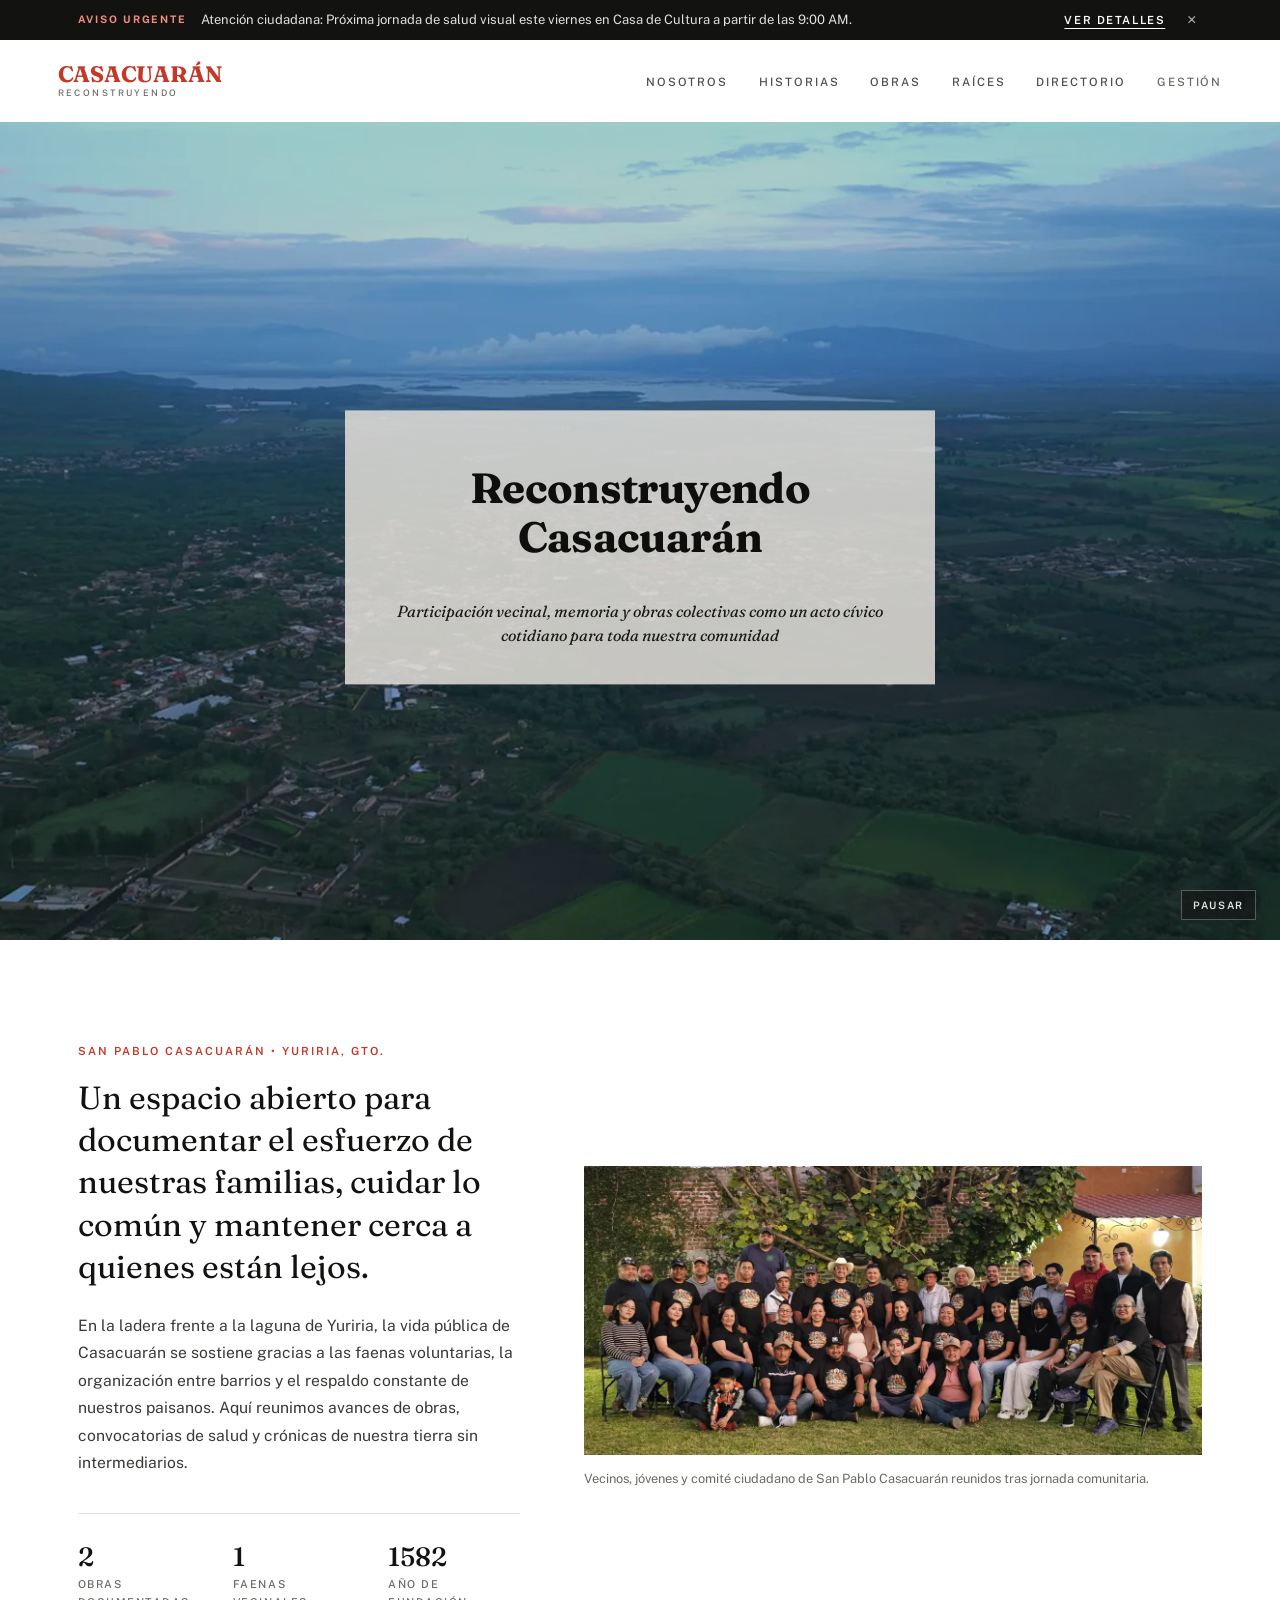
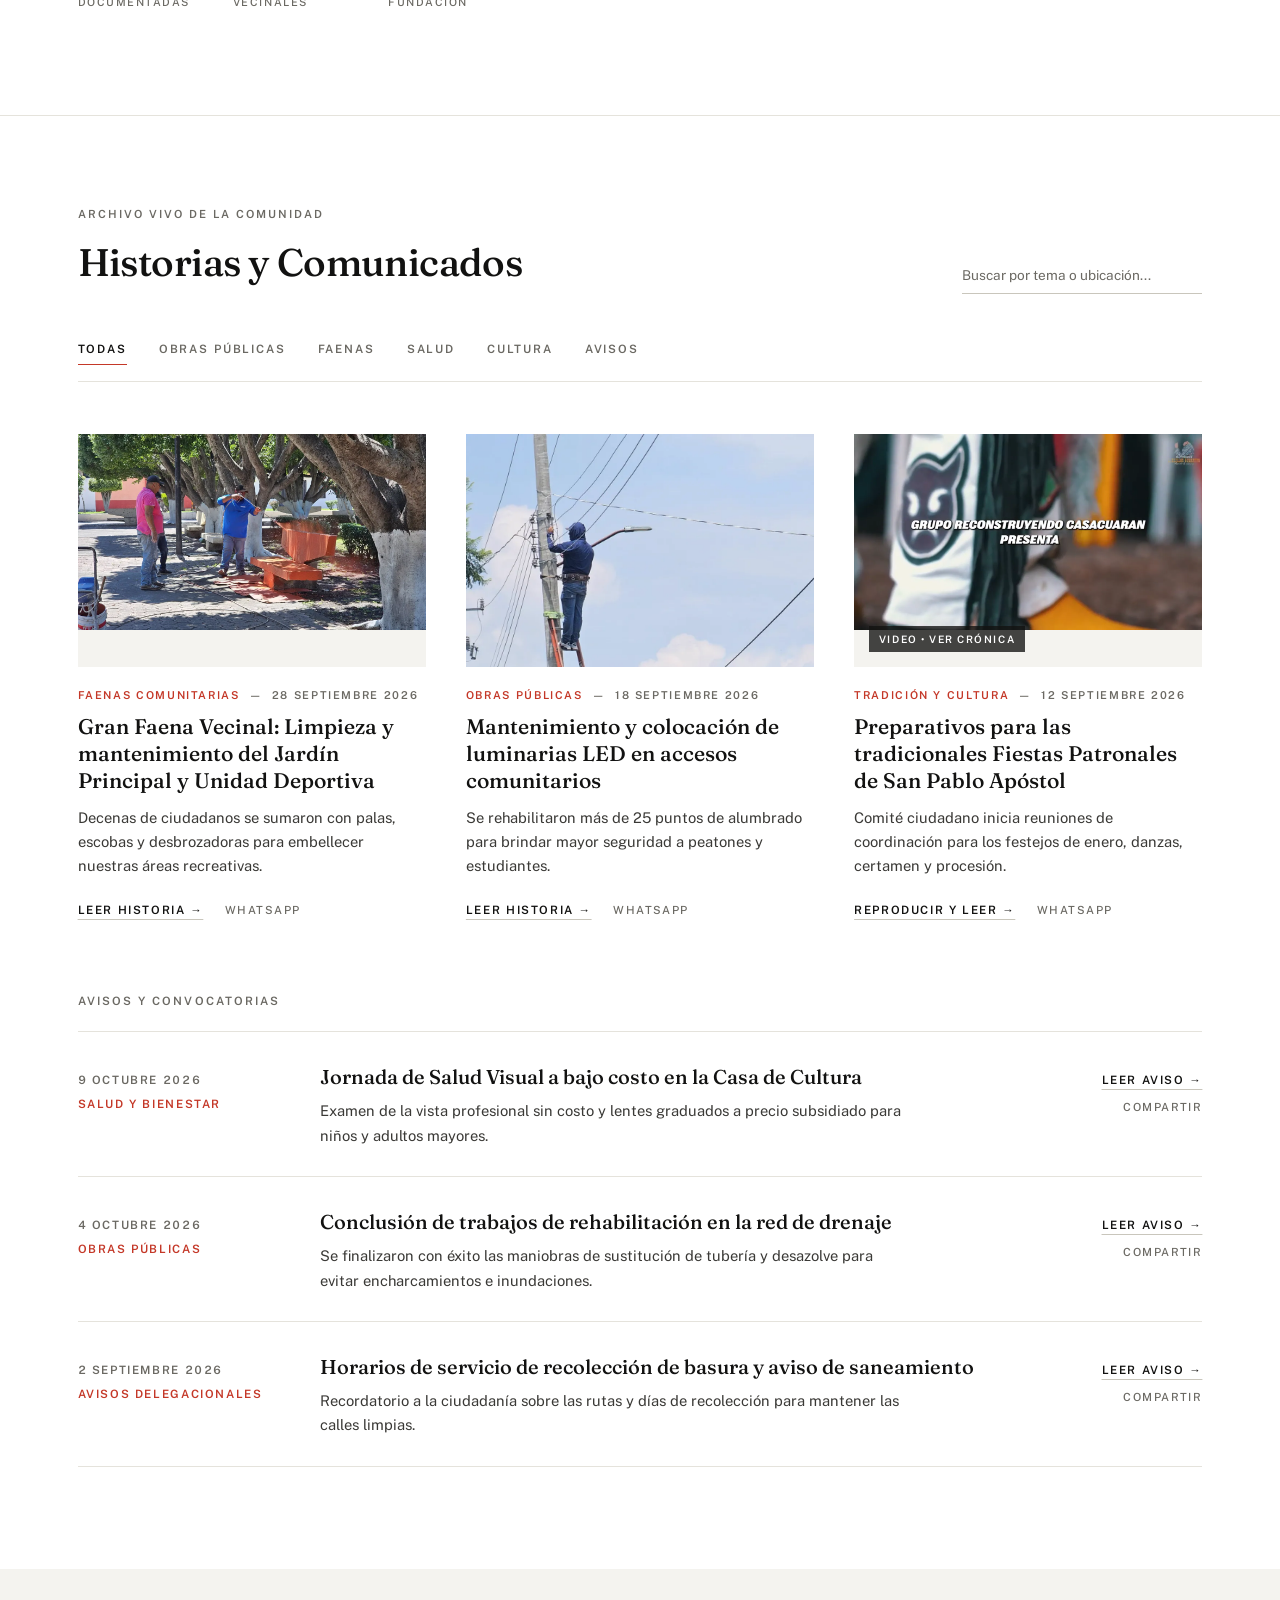
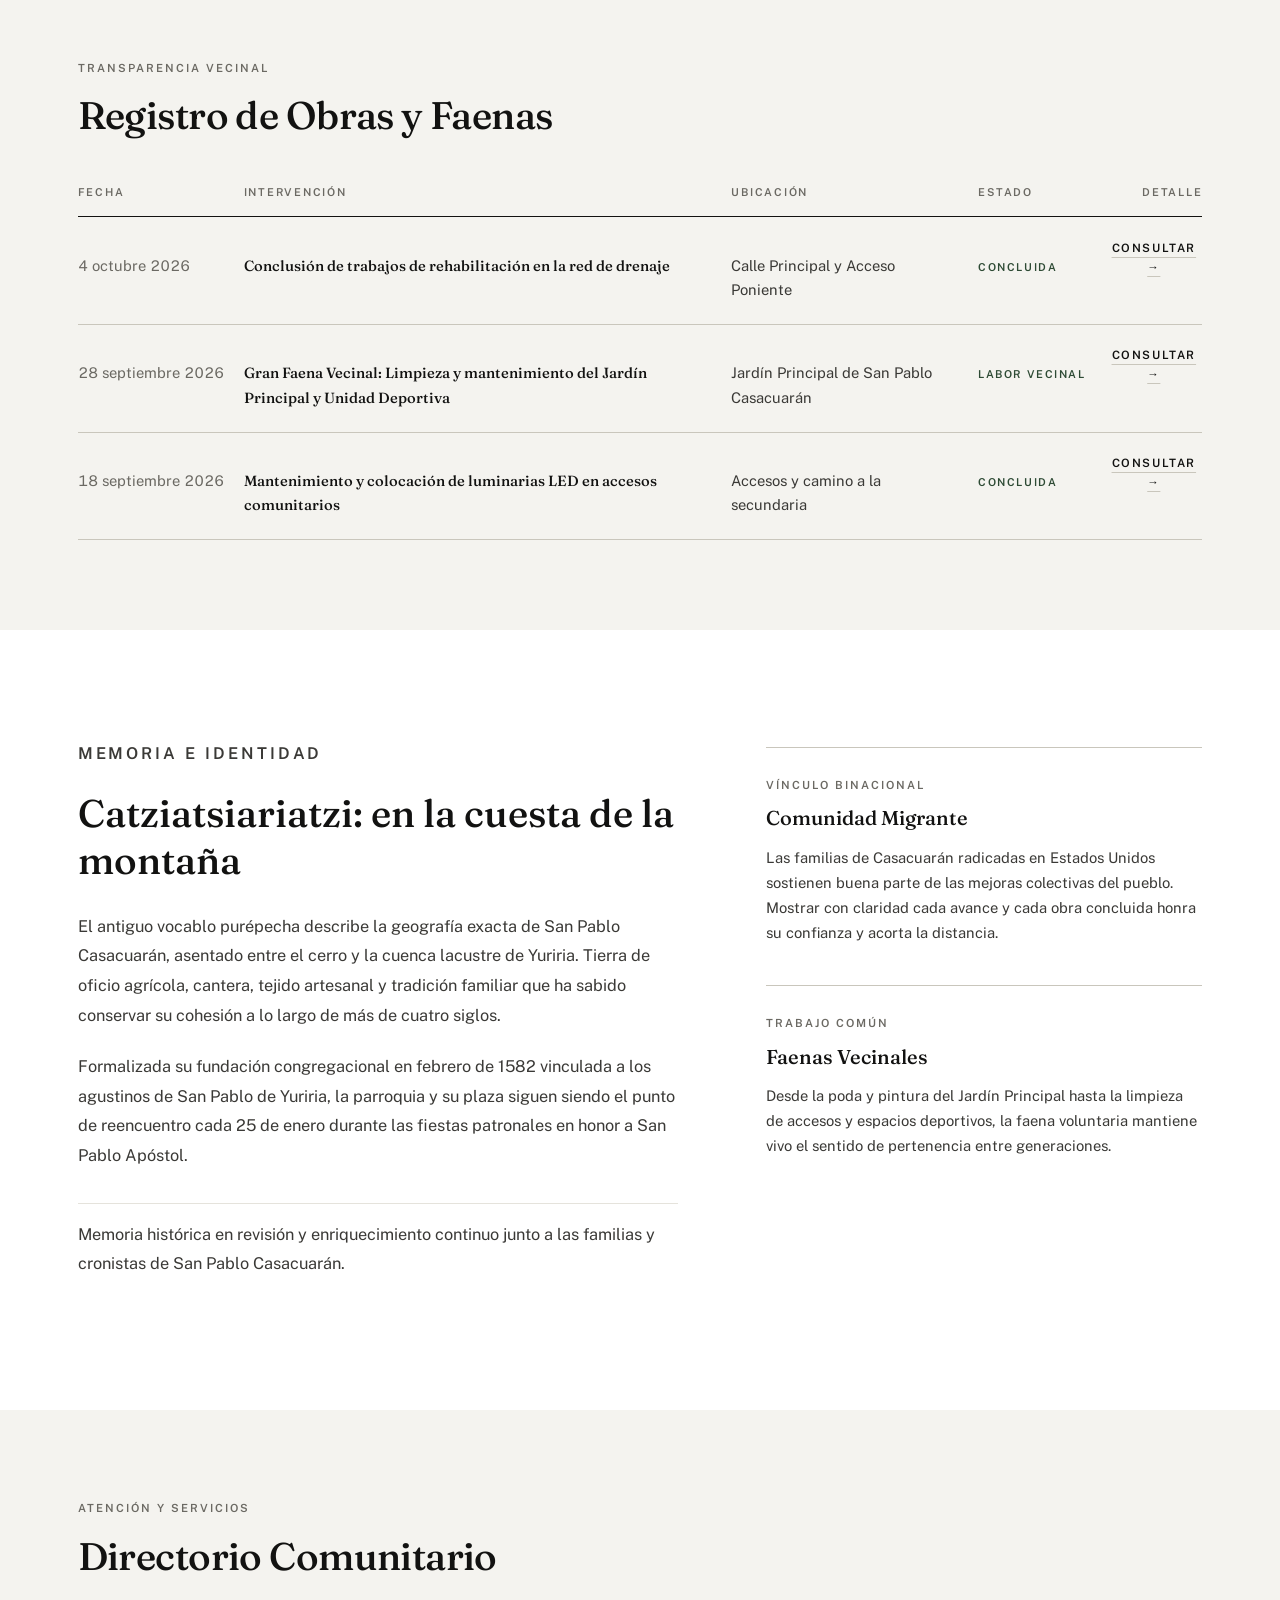
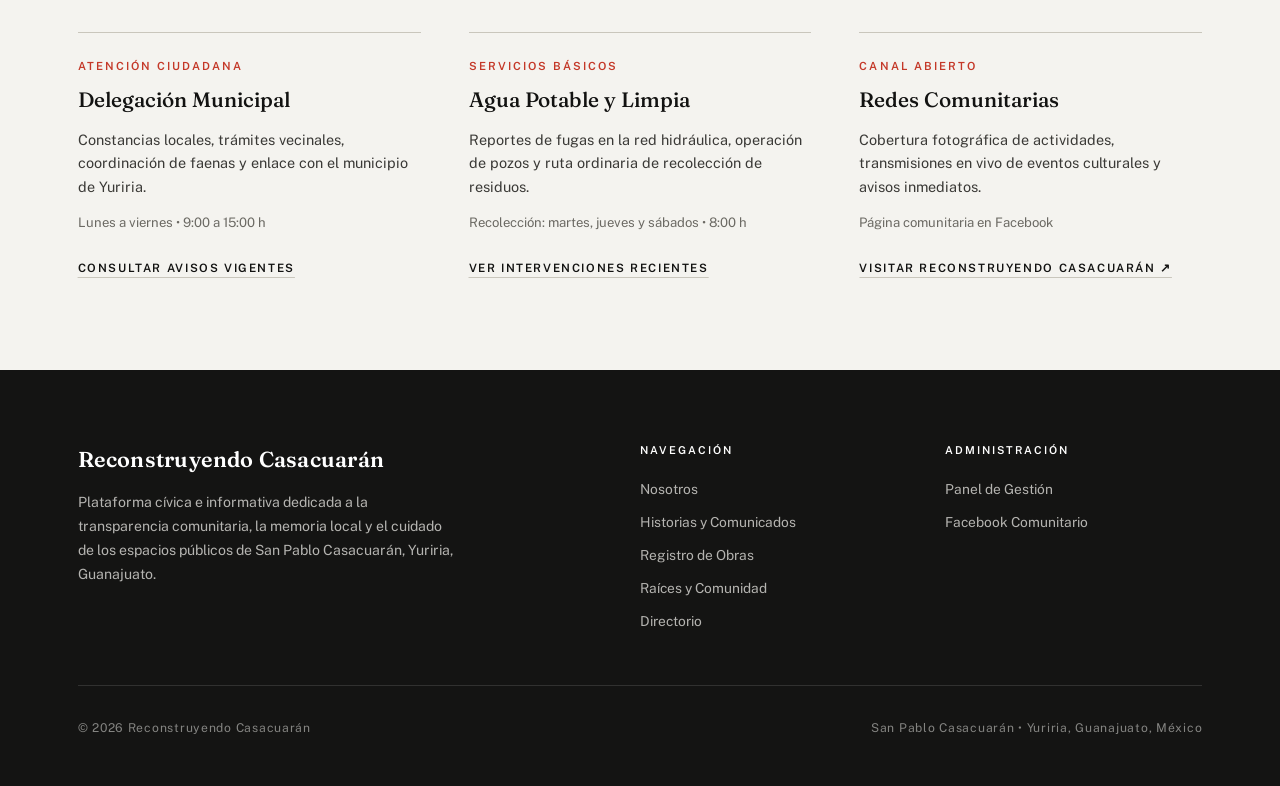
==== commit 5b32de59: "fix: orden cronologico automatico, video donativos comprimido con portada y selector movil de archiv" ====
--- a/index.html
+++ b/index.html
@@ -17,6 +17,9 @@
 
   <a href="#main-content" class="skip-link">Saltar al contenido</a>
 
+  <!-- Aviso de sincronización si existen borradores en el navegador local -->
+  <aside id="local-sync-banner" class="urgent-bar" aria-label="Borradores locales pendientes de publicar" hidden></aside>
+
   <!-- Aviso urgente discreto (solo aparece cuando está activo) -->
   <aside id="urgent-banner" class="urgent-bar" aria-label="Aviso comunitario" hidden></aside>
 
@@ -35,7 +38,7 @@
           <li><a href="#obras" class="primary-nav-link">Obras</a></li>
           <li><a href="#patrimonio" class="primary-nav-link">Raíces</a></li>
           <li><a href="#directorio" class="primary-nav-link">Directorio</a></li>
-          <li><a href="admin.html" class="primary-nav-link primary-nav-link--muted">Gestión</a></li>
+          <li><a href="admin/index.html" class="primary-nav-link primary-nav-link--muted">Gestión</a></li>
         </ul>
       </nav>
 
@@ -53,7 +56,7 @@
       <li><a href="#obras" class="mobile-menu-link">Registro de Obras</a></li>
       <li><a href="#patrimonio" class="mobile-menu-link">Raíces y Comunidad</a></li>
       <li><a href="#directorio" class="mobile-menu-link">Directorio</a></li>
-      <li><a href="admin.html" class="mobile-menu-link">Panel de Gestión</a></li>
+      <li><a href="admin/index.html" class="mobile-menu-link">Panel de Gestión</a></li>
     </ul>
     <div class="mobile-menu-footer">
       San Pablo Casacuarán &bull; Yuriria, Guanajuato
@@ -311,8 +314,7 @@
         <div>
           <h3 class="footer-heading">Administración</h3>
           <ul class="footer-links">
-            <li><a href="admin.html">Editor Local de Contenido</a></li>
-            <li><a href="admin/index.html">Acceso Decap CMS</a></li>
+            <li><a href="admin/index.html">Panel de Gestión</a></li>
             <li><a href="https://www.facebook.com/people/Reconstruyendo-Casacuar%C3%A1n/61569069380607/" target="_blank" rel="noopener noreferrer">Facebook Comunitario</a></li>
           </ul>
         </div>
--- a/css/styles.css
+++ b/css/styles.css
@@ -1304,6 +1304,104 @@
   border-color: var(--ink);
 }
 
+.admin-page-body {
+  background-color: var(--bg-stone);
+  min-height: 100vh;
+}
+
+.admin-main-wrap {
+  padding-top: 2.5rem;
+  padding-bottom: 4.5rem;
+}
+
+.admin-sync-card {
+  border-left: 3px solid var(--accent);
+}
+
+.admin-sync-title {
+  font-family: var(--font-serif);
+  font-size: 1.5rem;
+  font-weight: 500;
+  color: var(--ink);
+  margin-bottom: 0.6rem;
+}
+
+.admin-sync-desc {
+  font-size: 0.94rem;
+  color: var(--ink-body);
+  line-height: 1.65;
+  max-width: 68ch;
+  margin-bottom: 1.5rem;
+}
+
+.admin-sync-actions {
+  display: flex;
+  gap: 0.85rem;
+  flex-wrap: wrap;
+  align-items: center;
+  margin-bottom: 1.5rem;
+}
+
+.admin-sync-status {
+  font-size: 0.86rem;
+  font-weight: 600;
+  color: var(--forest);
+  margin-top: 0.75rem;
+}
+
+.admin-sync-status--error {
+  color: var(--accent);
+}
+
+.admin-draft-list {
+  border-top: 1px solid var(--hairline);
+  margin-top: 1.25rem;
+}
+
+.admin-draft-item {
+  display: flex;
+  justify-content: space-between;
+  align-items: flex-start;
+  gap: 1.25rem;
+  padding: 1.25rem 0;
+  border-bottom: 1px solid var(--hairline);
+  flex-wrap: wrap;
+}
+
+.admin-draft-meta {
+  font-size: 0.7rem;
+  font-weight: 600;
+  letter-spacing: 0.14em;
+  text-transform: uppercase;
+  color: var(--ink-muted);
+  margin-bottom: 0.3rem;
+}
+
+.admin-draft-name {
+  font-family: var(--font-serif);
+  font-size: 1.15rem;
+  color: var(--ink);
+  margin-bottom: 0.35rem;
+}
+
+.admin-draft-summary {
+  font-size: 0.88rem;
+  color: var(--ink-body);
+  max-width: 60ch;
+}
+
+.admin-draft-media {
+  font-size: 0.76rem;
+  color: var(--forest);
+  margin-top: 0.35rem;
+}
+
+.admin-draft-btns {
+  display: flex;
+  gap: 0.5rem;
+  flex-wrap: wrap;
+}
+
 /* --------------------------------------------------------------------------
    14. DISEÑO RESPONSIVO (TABLET & MÓVIL)
    -------------------------------------------------------------------------- */
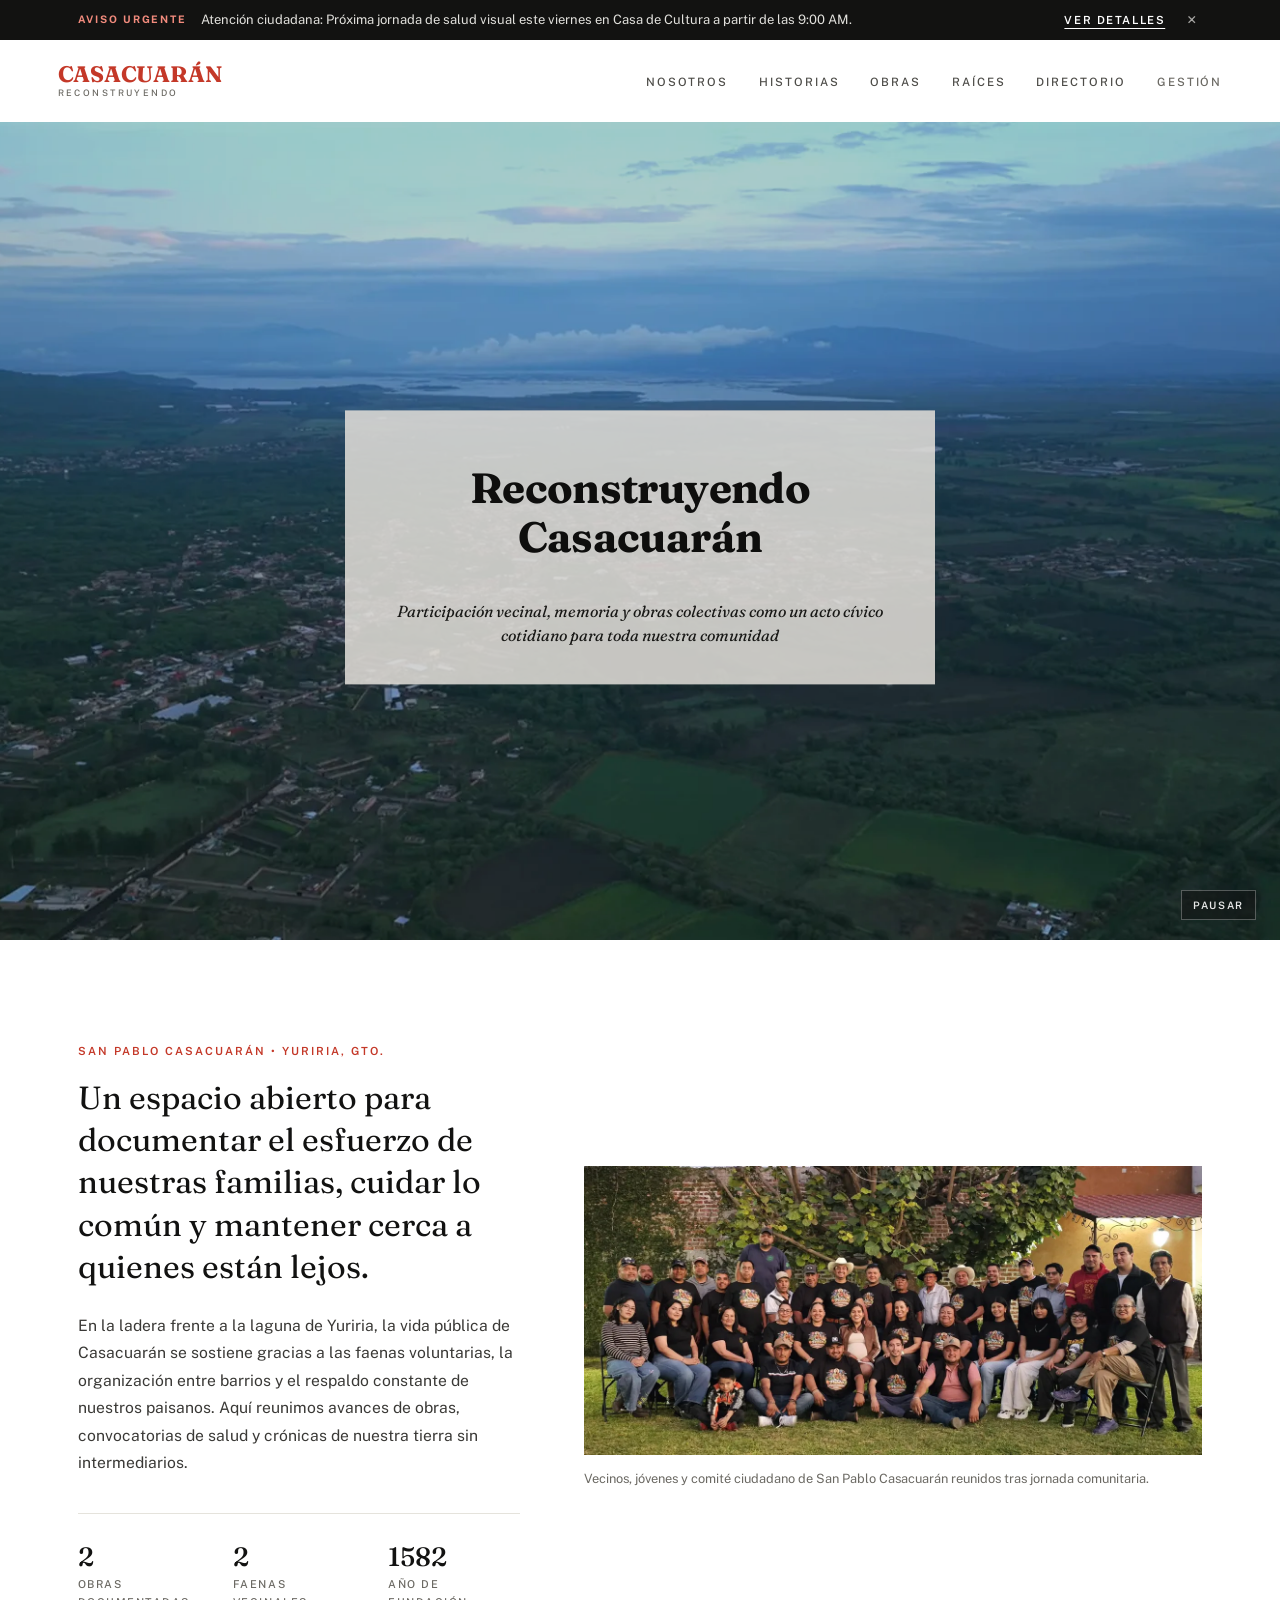
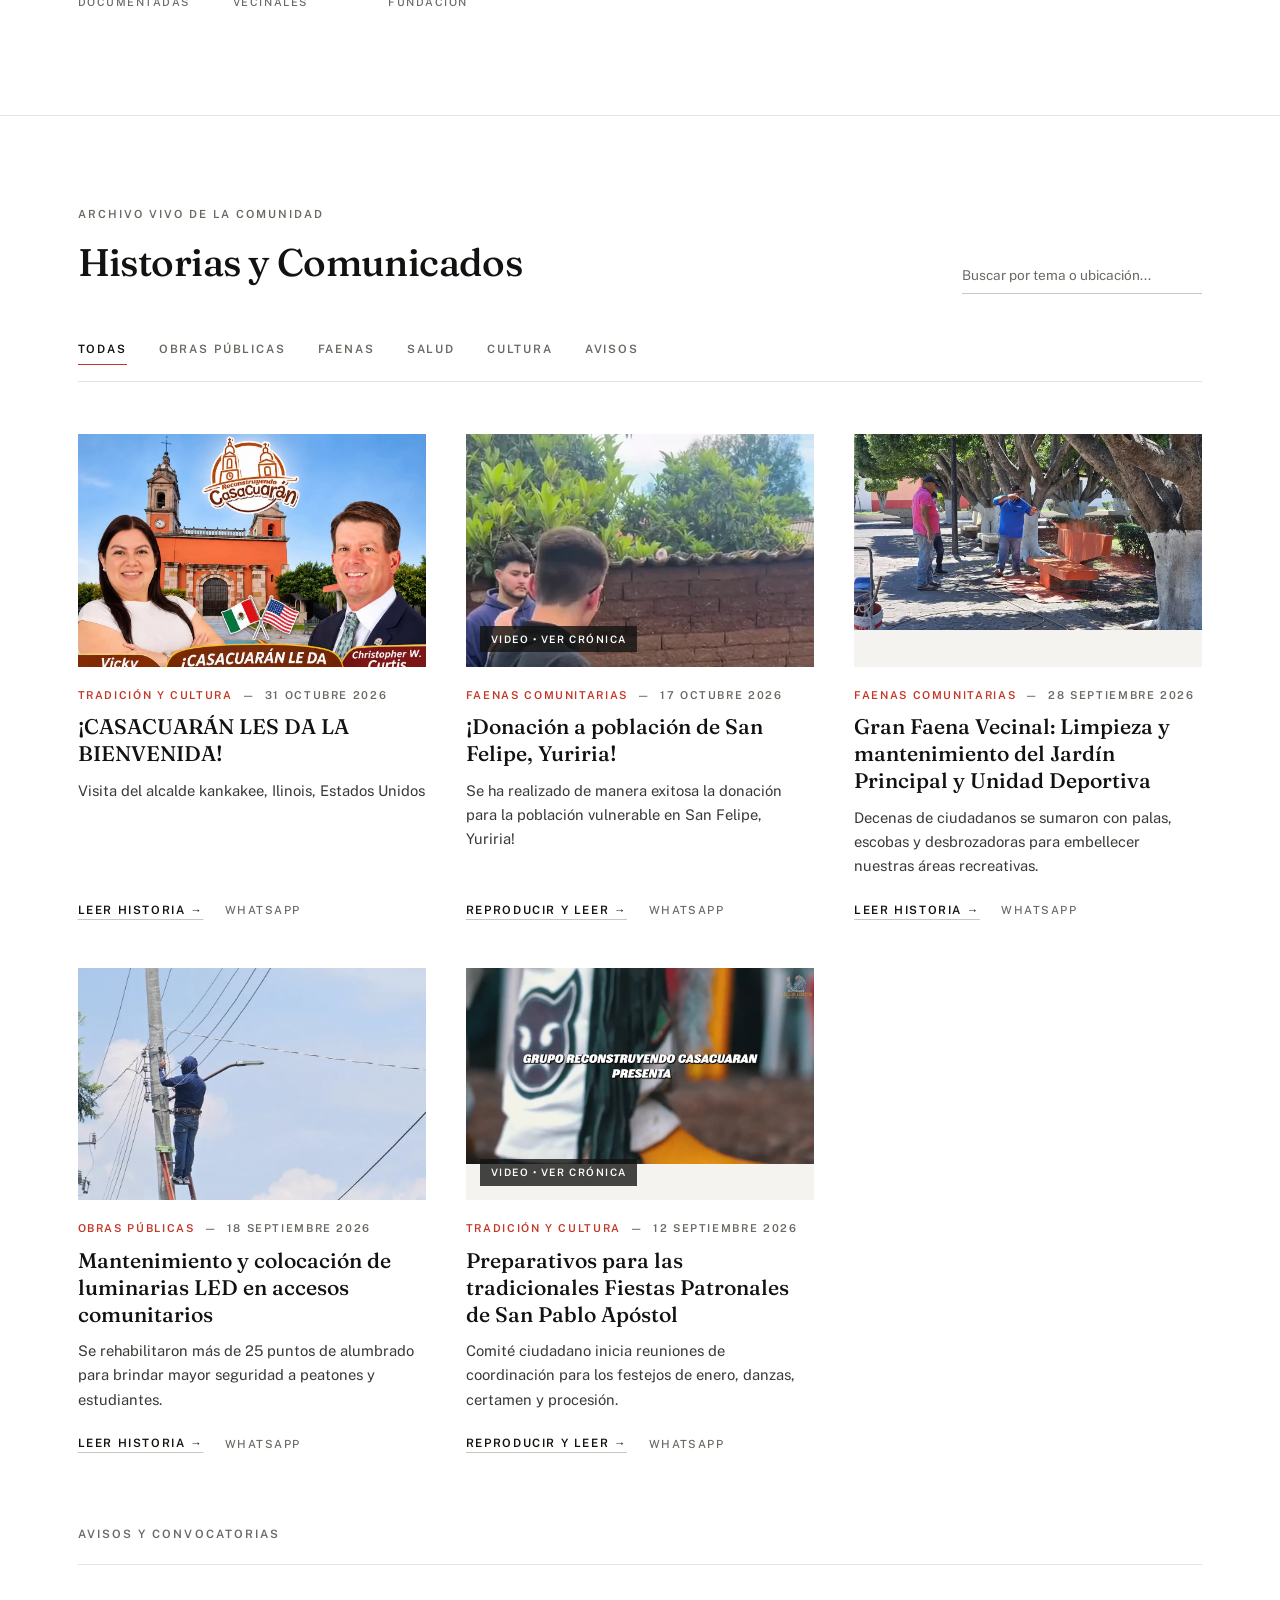
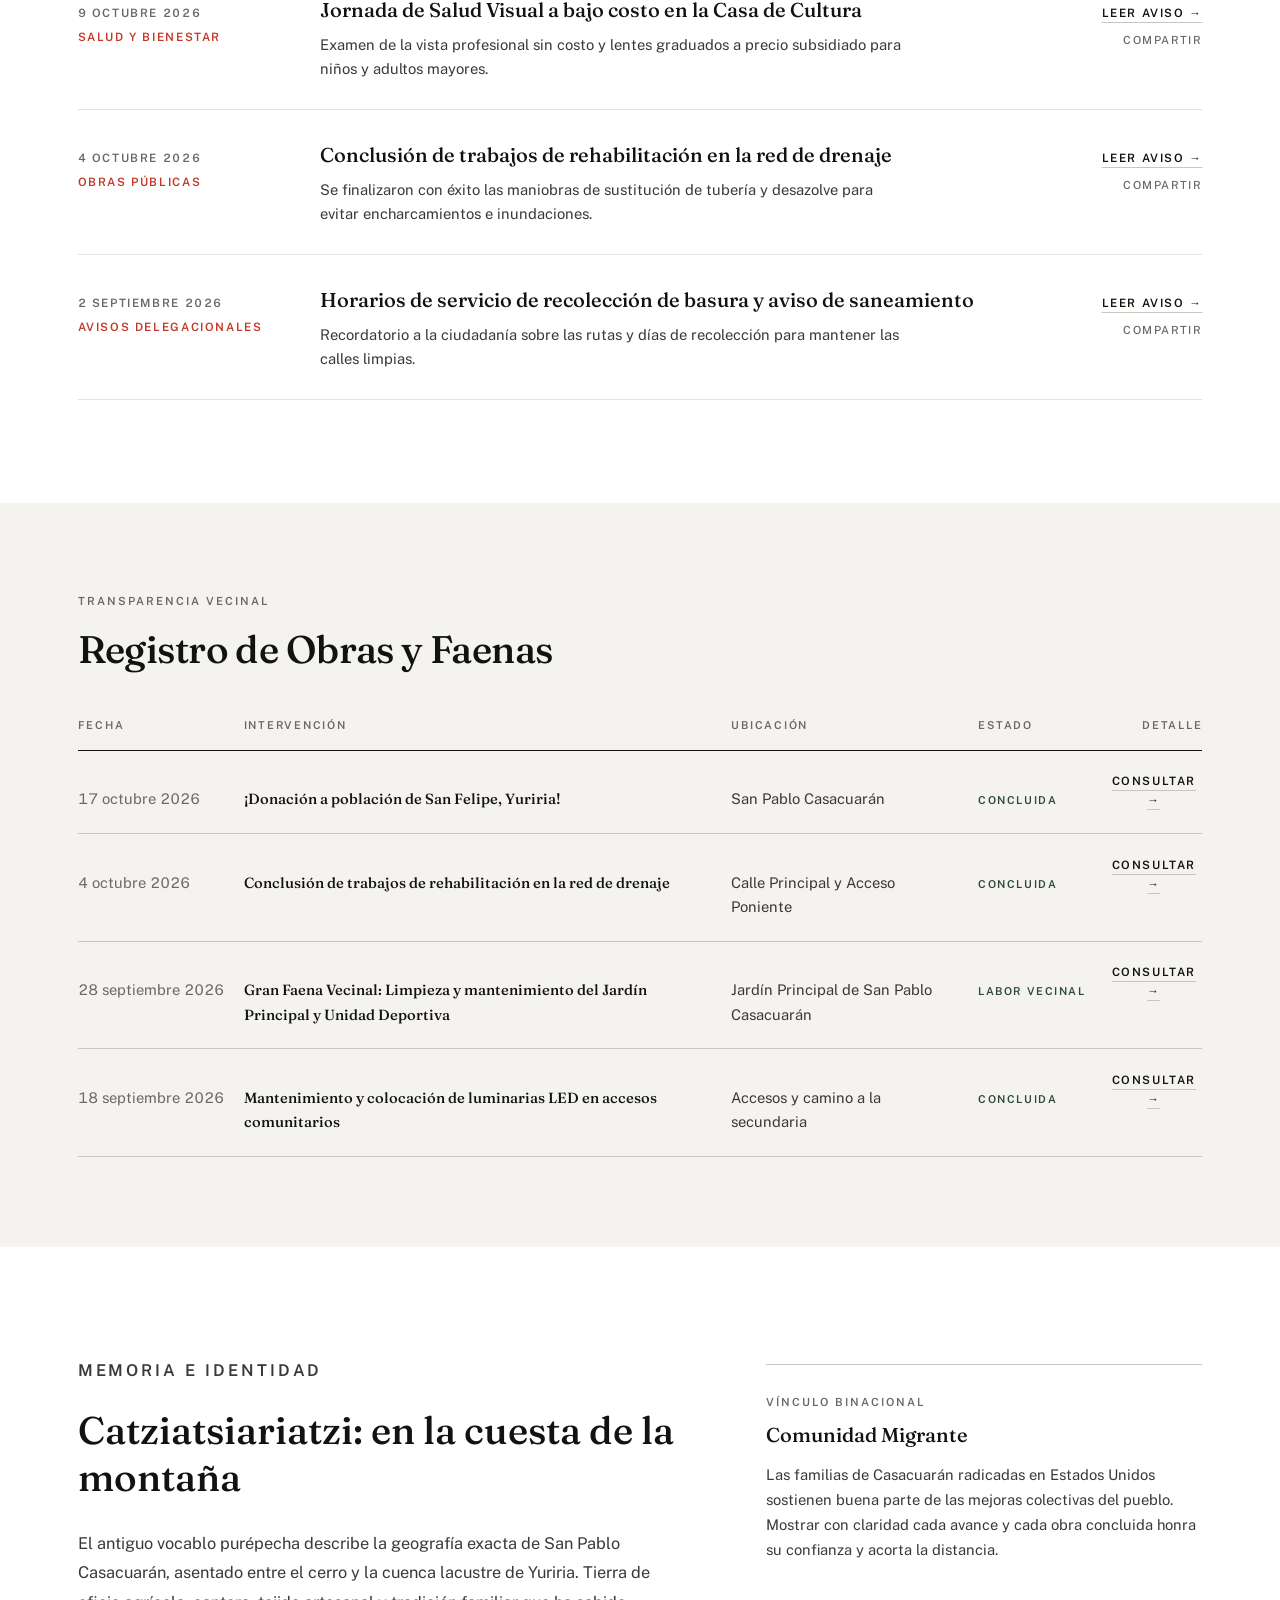
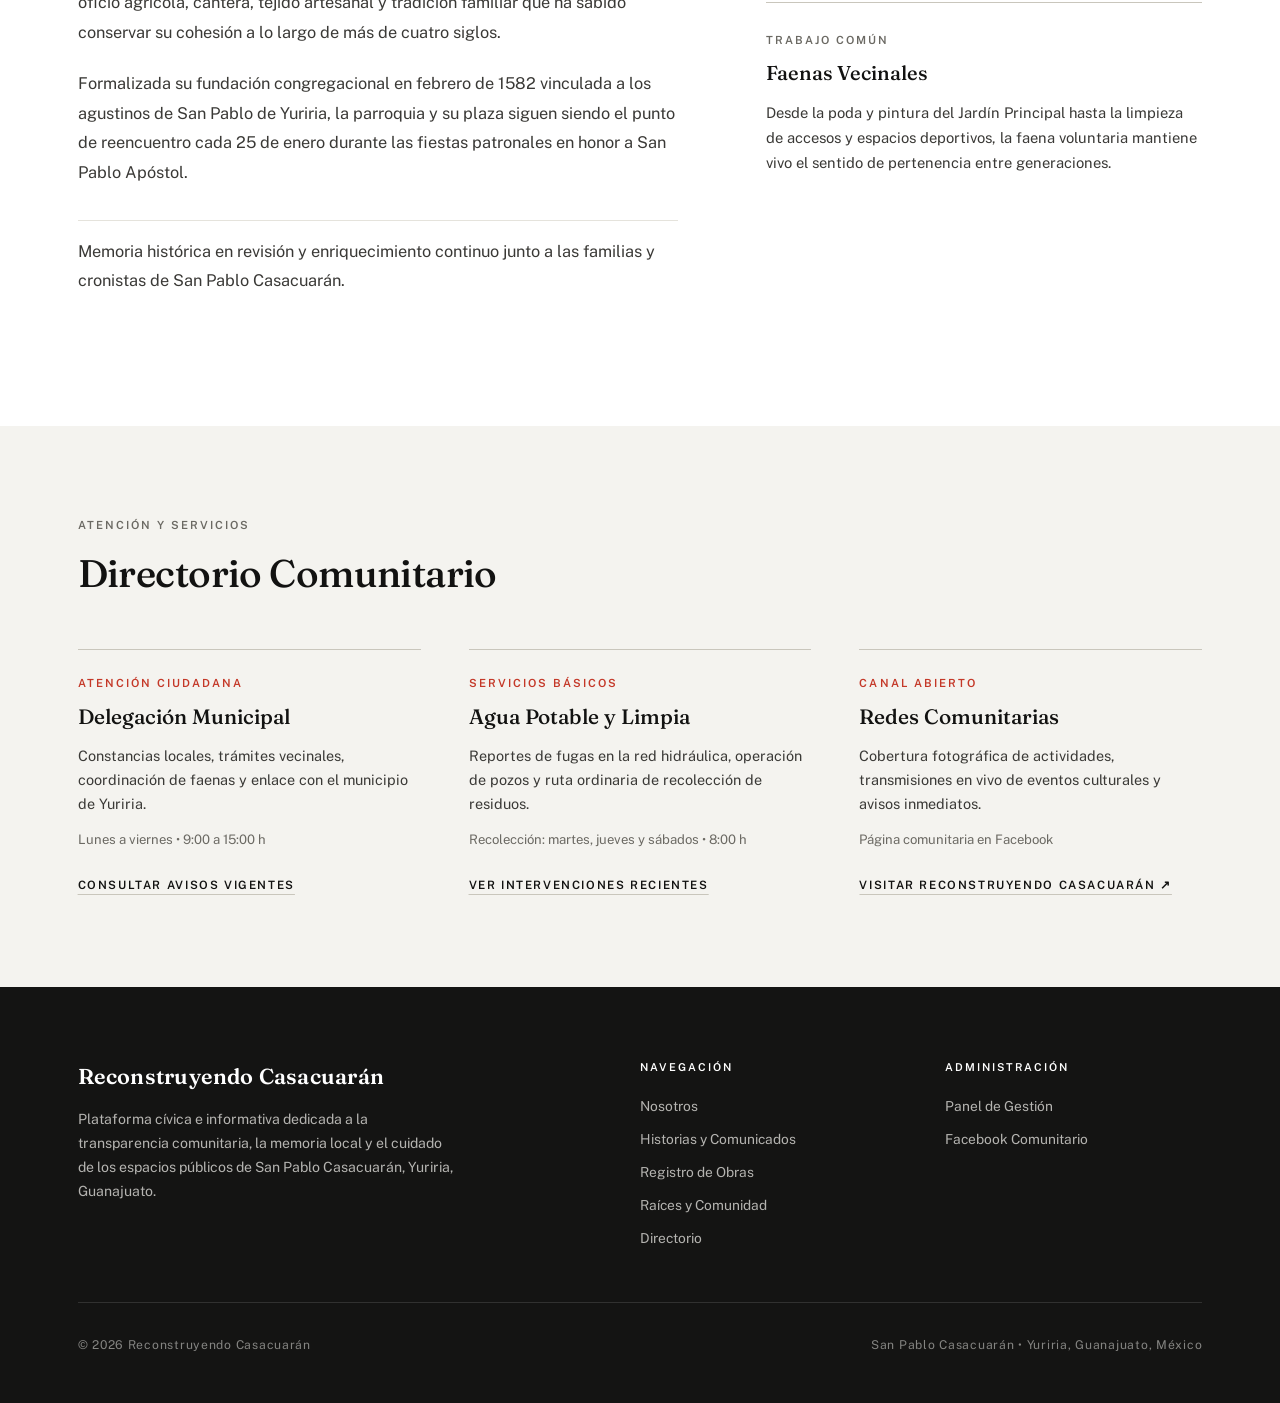
==== commit 6b6c3b13: "feat(gestion): panel intuitivo en linea con subida directa de fotos y videos desde celular o PC [aut" ====
--- a/index.html
+++ b/index.html
@@ -17,9 +17,6 @@
 
   <a href="#main-content" class="skip-link">Saltar al contenido</a>
 
-  <!-- Aviso de sincronización si existen borradores en el navegador local -->
-  <aside id="local-sync-banner" class="urgent-bar" aria-label="Borradores locales pendientes de publicar" hidden></aside>
-
   <!-- Aviso urgente discreto (solo aparece cuando está activo) -->
   <aside id="urgent-banner" class="urgent-bar" aria-label="Aviso comunitario" hidden></aside>
 
@@ -38,7 +35,7 @@
           <li><a href="#obras" class="primary-nav-link">Obras</a></li>
           <li><a href="#patrimonio" class="primary-nav-link">Raíces</a></li>
           <li><a href="#directorio" class="primary-nav-link">Directorio</a></li>
-          <li><a href="admin/index.html" class="primary-nav-link primary-nav-link--muted">Gestión</a></li>
+          <li><a href="admin.html" class="primary-nav-link primary-nav-link--muted">Gestión</a></li>
         </ul>
       </nav>
 
@@ -56,7 +53,7 @@
       <li><a href="#obras" class="mobile-menu-link">Registro de Obras</a></li>
       <li><a href="#patrimonio" class="mobile-menu-link">Raíces y Comunidad</a></li>
       <li><a href="#directorio" class="mobile-menu-link">Directorio</a></li>
-      <li><a href="admin/index.html" class="mobile-menu-link">Panel de Gestión</a></li>
+      <li><a href="admin.html" class="mobile-menu-link">Panel de Gestión</a></li>
     </ul>
     <div class="mobile-menu-footer">
       San Pablo Casacuarán &bull; Yuriria, Guanajuato
@@ -314,7 +311,7 @@
         <div>
           <h3 class="footer-heading">Administración</h3>
           <ul class="footer-links">
-            <li><a href="admin/index.html">Panel de Gestión</a></li>
+            <li><a href="admin.html">Panel de Gestión</a></li>
             <li><a href="https://www.facebook.com/people/Reconstruyendo-Casacuar%C3%A1n/61569069380607/" target="_blank" rel="noopener noreferrer">Facebook Comunitario</a></li>
           </ul>
         </div>
--- a/css/styles.css
+++ b/css/styles.css
@@ -1310,96 +1310,326 @@
 }
 
 .admin-main-wrap {
-  padding-top: 2.5rem;
+  padding-top: 2rem;
   padding-bottom: 4.5rem;
 }
 
-.admin-sync-card {
-  border-left: 3px solid var(--accent);
-}
-
-.admin-sync-title {
+.admin-header-left,
+.admin-header-right {
+  display: flex;
+  align-items: center;
+  gap: 0.9rem;
+  flex-wrap: wrap;
+}
+
+.admin-badge-online {
+  font-size: 0.72rem;
+  font-weight: 700;
+  letter-spacing: 0.14em;
+  text-transform: uppercase;
+  color: var(--accent);
+}
+
+.admin-user-email {
+  font-size: 0.78rem;
+  color: var(--ink-muted);
+}
+
+.admin-intro-card {
+  border-left: 4px solid var(--accent);
+}
+
+.admin-section-title {
   font-family: var(--font-serif);
-  font-size: 1.5rem;
+  font-size: 1.32rem;
   font-weight: 500;
   color: var(--ink);
+  margin-bottom: 0.35rem;
+}
+
+.admin-section-sub {
+  font-size: 0.85rem;
+  color: var(--ink-muted);
+  line-height: 1.55;
+}
+
+.admin-head-flex {
+  display: flex;
+  justify-content: space-between;
+  align-items: center;
+  gap: 1rem;
+  flex-wrap: wrap;
+}
+
+.admin-urgent-grid {
+  display: grid;
+  grid-template-columns: auto 1fr auto;
+  gap: 1rem;
+  align-items: center;
+}
+
+.admin-check-label {
+  display: inline-flex;
+  align-items: center;
+  gap: 0.55rem;
+  font-size: 0.82rem;
+  font-weight: 600;
+  color: var(--ink);
+  cursor: pointer;
+  white-space: nowrap;
+}
+
+.admin-checkbox {
+  width: 18px;
+  height: 18px;
+  accent-color: var(--accent);
+}
+
+.admin-two-col {
+  display: grid;
+  grid-template-columns: 1fr 1fr;
+  gap: 1rem;
+}
+
+.admin-textarea-short {
+  min-height: 78px;
+}
+
+.admin-textarea-tall {
+  min-height: 135px;
+}
+
+.admin-hint {
+  font-size: 0.76rem;
+  color: var(--ink-muted);
+  margin-top: 0.35rem;
+  line-height: 1.45;
+}
+
+/* Selector de archivos táctil para móvil y escritorio */
+.admin-file-trigger {
+  display: flex;
+  align-items: center;
+  justify-content: center;
+  gap: 0.6rem;
+  width: 100%;
+  min-height: 48px;
+  padding: 0.75rem 1rem;
+  border: 1.5px dashed var(--hairline-strong);
+  background-color: var(--bg-stone);
+  color: var(--ink);
+  font-size: 0.76rem;
+  font-weight: 600;
+  letter-spacing: 0.1em;
+  text-transform: uppercase;
+  text-align: center;
+  cursor: pointer;
+  transition: border-color 0.18s ease, background-color 0.18s ease;
+}
+
+.admin-file-trigger:hover {
+  border-color: var(--ink);
+  background-color: #EAE8E1;
+}
+
+.admin-media-preview {
+  margin-top: 0.75rem;
+  padding: 0.85rem;
+  border: 1px solid var(--hairline);
+  background-color: var(--bg-stone);
+}
+
+.admin-preview-img {
+  width: 100%;
+  max-height: 190px;
+  object-fit: cover;
+  display: block;
   margin-bottom: 0.6rem;
-}
-
-.admin-sync-desc {
-  font-size: 0.94rem;
+  background-color: #121211;
+}
+
+.admin-preview-video {
+  width: 100%;
+  max-height: 220px;
+  object-fit: contain;
+  display: block;
+  margin-bottom: 0.6rem;
+  background-color: #121211;
+}
+
+.admin-poster-strip {
+  display: flex;
+  align-items: center;
+  gap: 0.75rem;
+  padding-top: 0.5rem;
+  margin-top: 0.5rem;
+  border-top: 1px solid var(--hairline);
+}
+
+.admin-poster-thumb {
+  width: 64px;
+  height: 44px;
+  object-fit: cover;
+  border: 1px solid var(--hairline-strong);
+  flex-shrink: 0;
+}
+
+.admin-slider-wrap {
+  flex: 1;
+  min-width: 0;
+}
+
+.admin-slider-label {
+  display: block;
+  font-size: 0.68rem;
+  font-weight: 600;
+  letter-spacing: 0.08em;
+  text-transform: uppercase;
+  color: var(--ink-muted);
+  margin-bottom: 0.2rem;
+}
+
+.admin-range-input {
+  width: 100%;
+  accent-color: var(--accent);
+}
+
+.admin-preview-footer {
+  display: flex;
+  justify-content: space-between;
+  align-items: center;
+  gap: 0.5rem;
+  flex-wrap: wrap;
+  margin-top: 0.45rem;
+}
+
+.admin-preview-meta {
+  font-size: 0.74rem;
   color: var(--ink-body);
-  line-height: 1.65;
-  max-width: 68ch;
-  margin-bottom: 1.5rem;
-}
-
-.admin-sync-actions {
+  word-break: break-all;
+}
+
+.admin-btn-small {
+  padding: 0.35rem 0.7rem;
+  font-size: 0.68rem;
+}
+
+.admin-btn-danger {
+  color: var(--accent);
+}
+
+.admin-btn-full {
+  width: 100%;
+  text-align: center;
+  min-height: 48px;
+}
+
+.admin-submit-wrap {
+  margin-top: 1.5rem;
+}
+
+/* Barra de progreso de subida a la nube */
+.admin-progress-box {
+  margin-top: 1.15rem;
+  padding: 0.85rem 1rem;
+  background-color: var(--bg-stone);
+  border: 1px solid var(--hairline);
+}
+
+.admin-progress-track {
+  width: 100%;
+  height: 5px;
+  background-color: var(--hairline-strong);
+  overflow: hidden;
+  margin-bottom: 0.55rem;
+}
+
+.admin-progress-fill {
+  height: 100%;
+  width: 0%;
+  background-color: var(--forest);
+  transition: width 0.2s ease;
+}
+
+.admin-progress-text {
+  font-size: 0.8rem;
+  font-weight: 600;
+  color: var(--ink);
+}
+
+.admin-feedback-msg {
+  margin-top: 0.85rem;
+  padding: 0.75rem 1rem;
+  font-size: 0.84rem;
+  font-weight: 600;
+  border-left: 3px solid var(--forest);
+  background-color: var(--bg-stone);
+  color: var(--forest);
+}
+
+.admin-feedback-msg--error {
+  border-left-color: var(--accent);
+  color: var(--accent);
+}
+
+/* Tabla de publicaciones registradas */
+.admin-table-scroll {
+  overflow-x: auto;
+}
+
+.admin-table-date {
+  white-space: nowrap;
+  font-variant-numeric: tabular-nums;
+  font-size: 0.82rem;
+  color: var(--ink-muted);
+}
+
+.admin-table-title {
+  font-weight: 600;
+  color: var(--ink);
+}
+
+.admin-media-tag {
+  display: inline-block;
+  margin-left: 0.45rem;
+  padding: 0.12rem 0.4rem;
+  font-size: 0.62rem;
+  font-weight: 600;
+  letter-spacing: 0.1em;
+  text-transform: uppercase;
+  border: 1px solid var(--hairline-strong);
+  color: var(--ink-muted);
+  vertical-align: middle;
+}
+
+.admin-table-actions {
+  text-align: right;
+  white-space: nowrap;
+}
+
+.admin-table-empty {
+  text-align: center;
+  padding: 2rem;
+  color: var(--ink-muted);
+}
+
+.admin-count-badge {
+  font-size: 0.78rem;
+  font-weight: 600;
+  color: var(--ink-muted);
+}
+
+.admin-auth-card {
+  max-width: 540px;
+  margin: 3rem auto;
+  border-left: 4px solid var(--accent);
+}
+
+.admin-auth-actions {
   display: flex;
   gap: 0.85rem;
   flex-wrap: wrap;
-  align-items: center;
-  margin-bottom: 1.5rem;
-}
-
-.admin-sync-status {
-  font-size: 0.86rem;
-  font-weight: 600;
-  color: var(--forest);
-  margin-top: 0.75rem;
-}
-
-.admin-sync-status--error {
-  color: var(--accent);
-}
-
-.admin-draft-list {
-  border-top: 1px solid var(--hairline);
-  margin-top: 1.25rem;
-}
-
-.admin-draft-item {
-  display: flex;
-  justify-content: space-between;
-  align-items: flex-start;
-  gap: 1.25rem;
-  padding: 1.25rem 0;
-  border-bottom: 1px solid var(--hairline);
-  flex-wrap: wrap;
-}
-
-.admin-draft-meta {
-  font-size: 0.7rem;
-  font-weight: 600;
-  letter-spacing: 0.14em;
-  text-transform: uppercase;
-  color: var(--ink-muted);
-  margin-bottom: 0.3rem;
-}
-
-.admin-draft-name {
-  font-family: var(--font-serif);
-  font-size: 1.15rem;
-  color: var(--ink);
-  margin-bottom: 0.35rem;
-}
-
-.admin-draft-summary {
-  font-size: 0.88rem;
-  color: var(--ink-body);
-  max-width: 60ch;
-}
-
-.admin-draft-media {
-  font-size: 0.76rem;
-  color: var(--forest);
-  margin-top: 0.35rem;
-}
-
-.admin-draft-btns {
-  display: flex;
-  gap: 0.5rem;
-  flex-wrap: wrap;
+  margin-top: 1.5rem;
 }
 
 /* --------------------------------------------------------------------------
@@ -1471,4 +1701,20 @@
   .modal-body-scroll {
     padding-inline: 1.35rem;
   }
-}
+
+  .admin-card {
+    padding: 1.35rem;
+  }
+
+  .admin-urgent-grid,
+  .admin-two-col {
+    grid-template-columns: 1fr;
+  }
+
+  /* Evita zoom automático en iOS Safari al tocar campos de formulario en el celular */
+  .admin-form-input,
+  .admin-form-select,
+  .admin-form-textarea {
+    font-size: 1rem;
+  }
+}
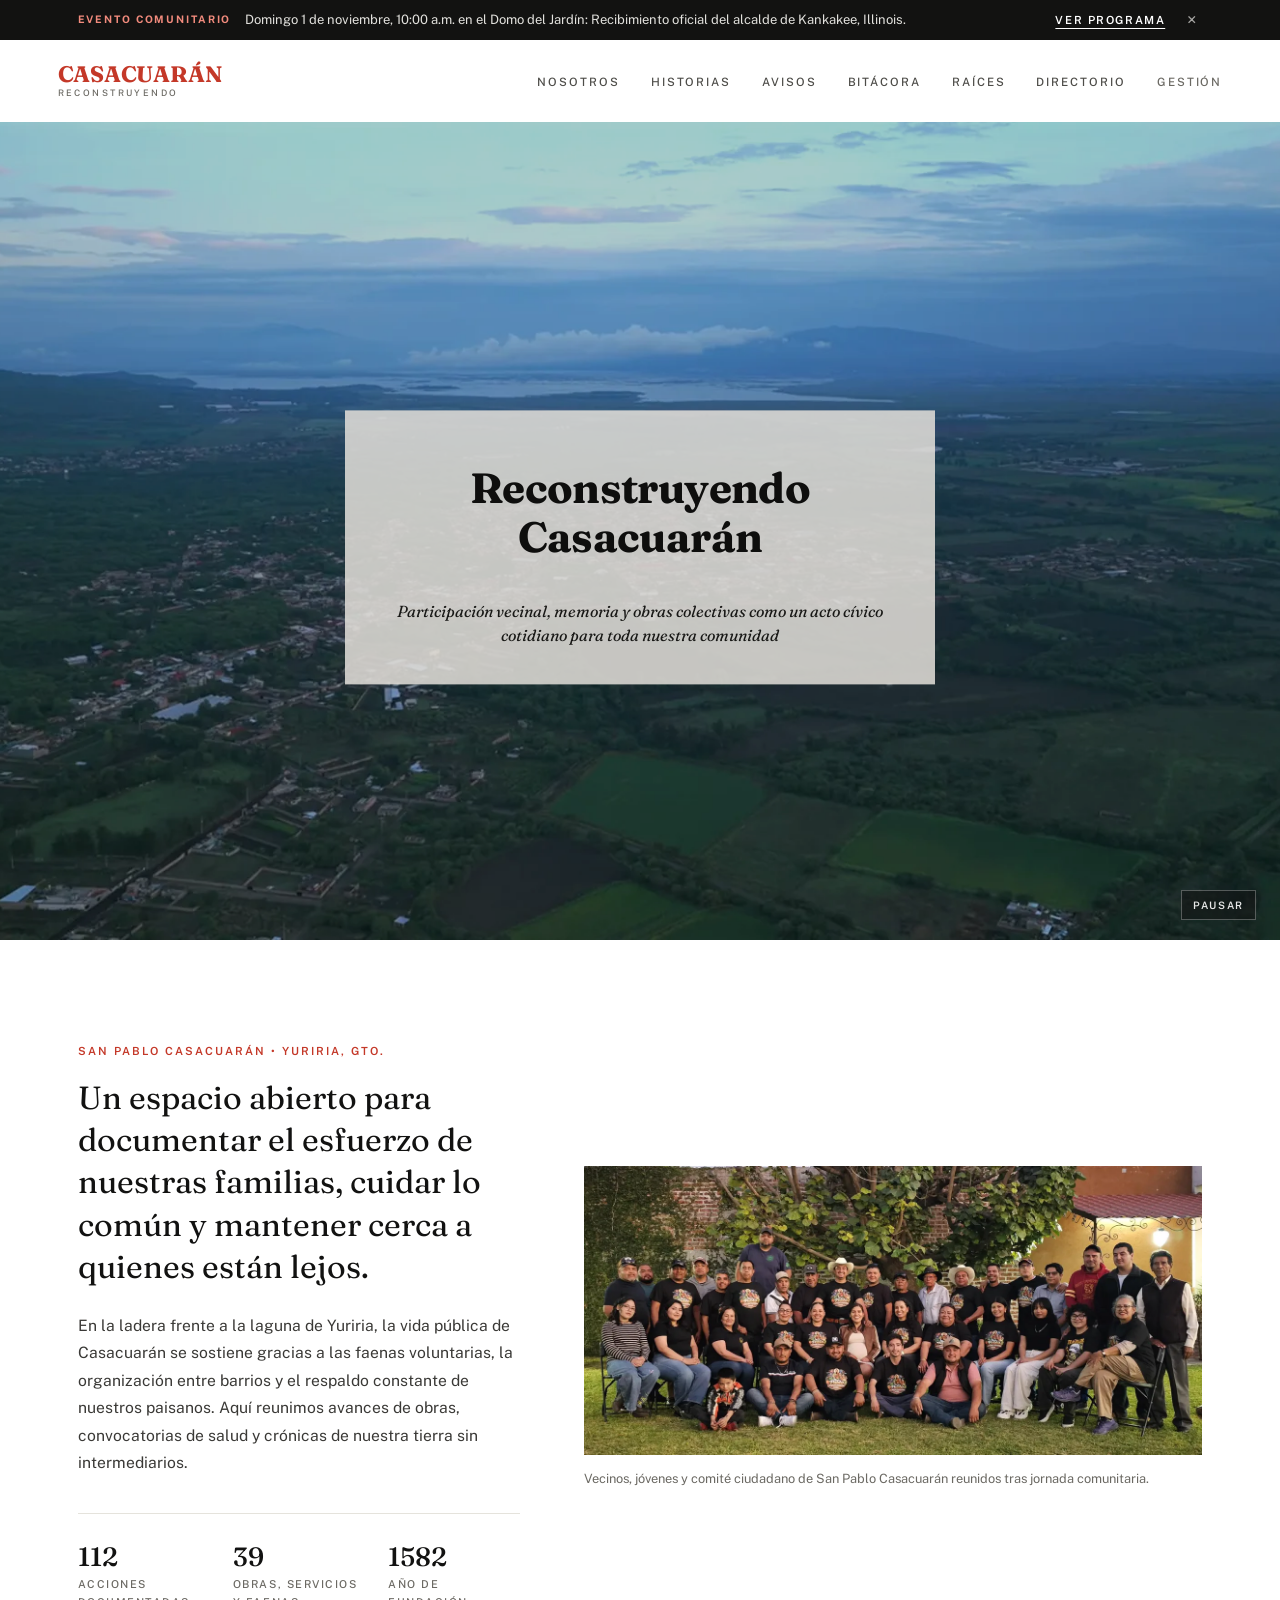
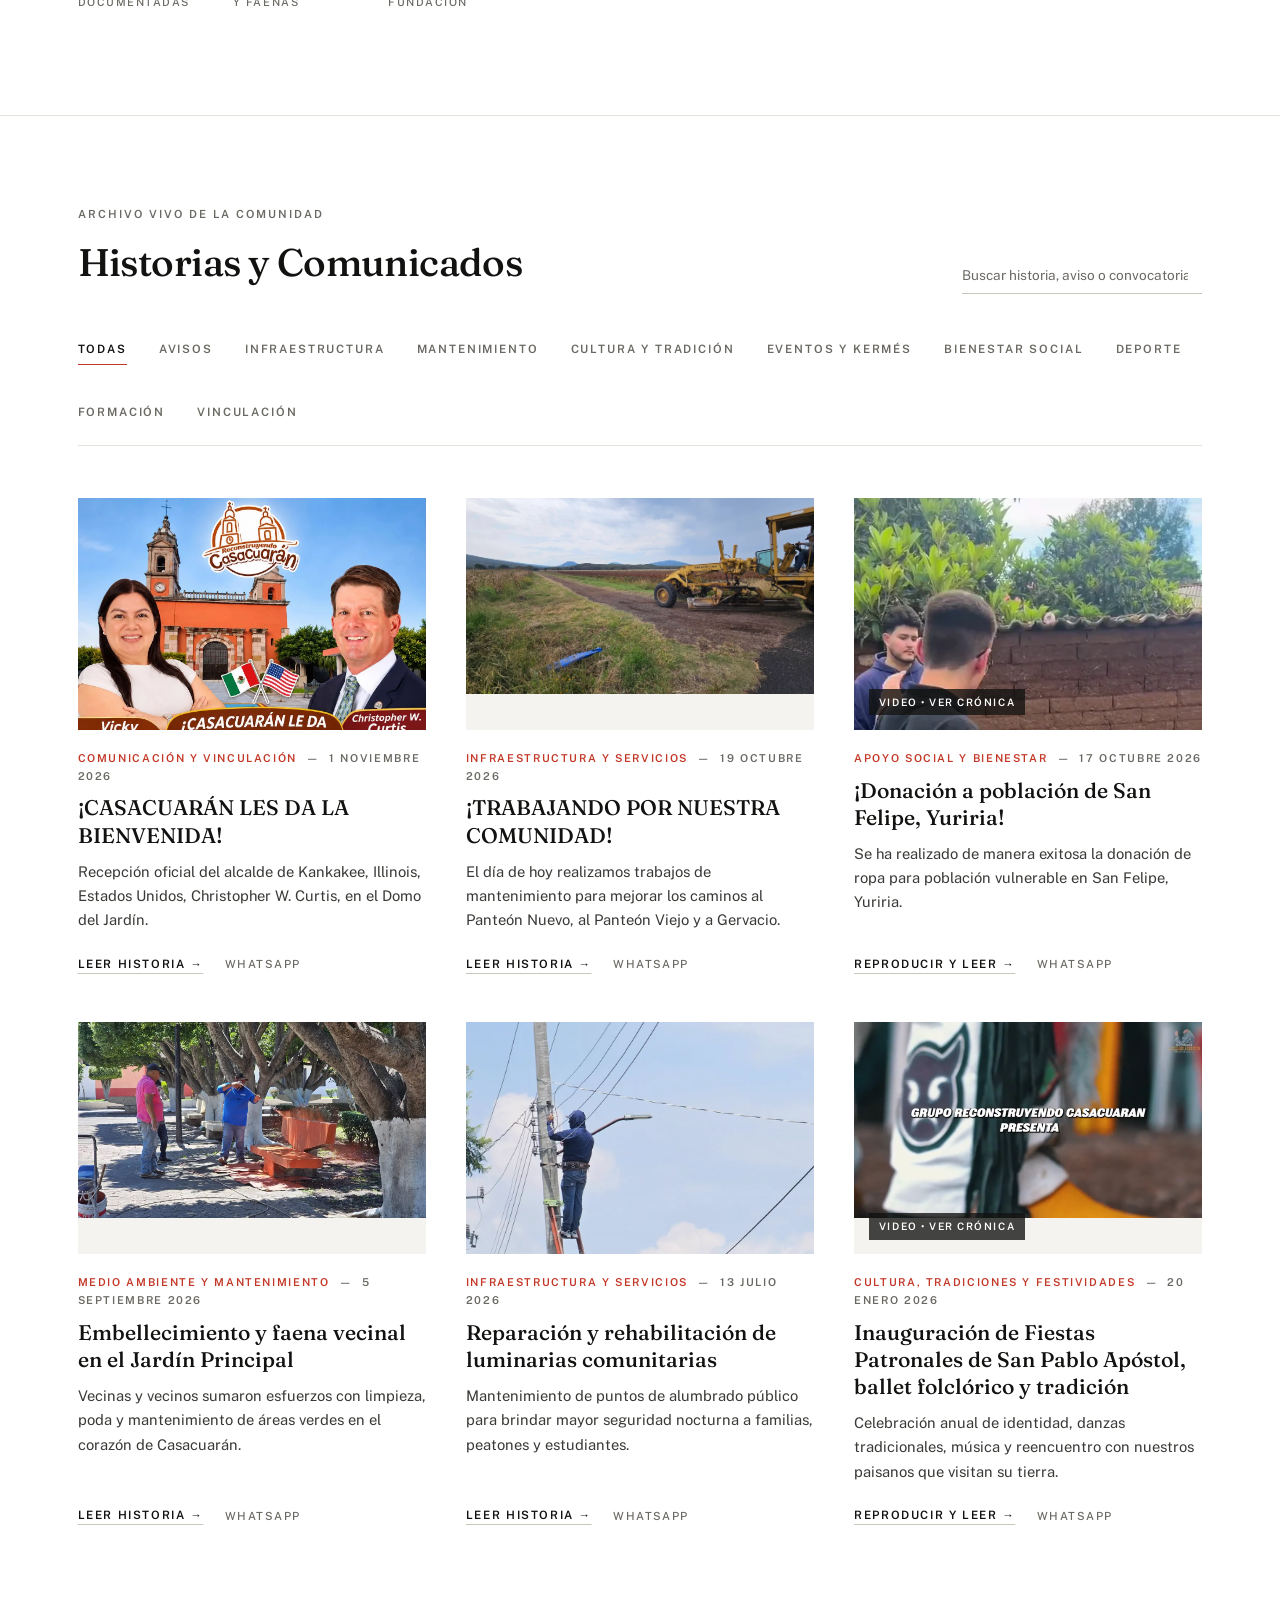
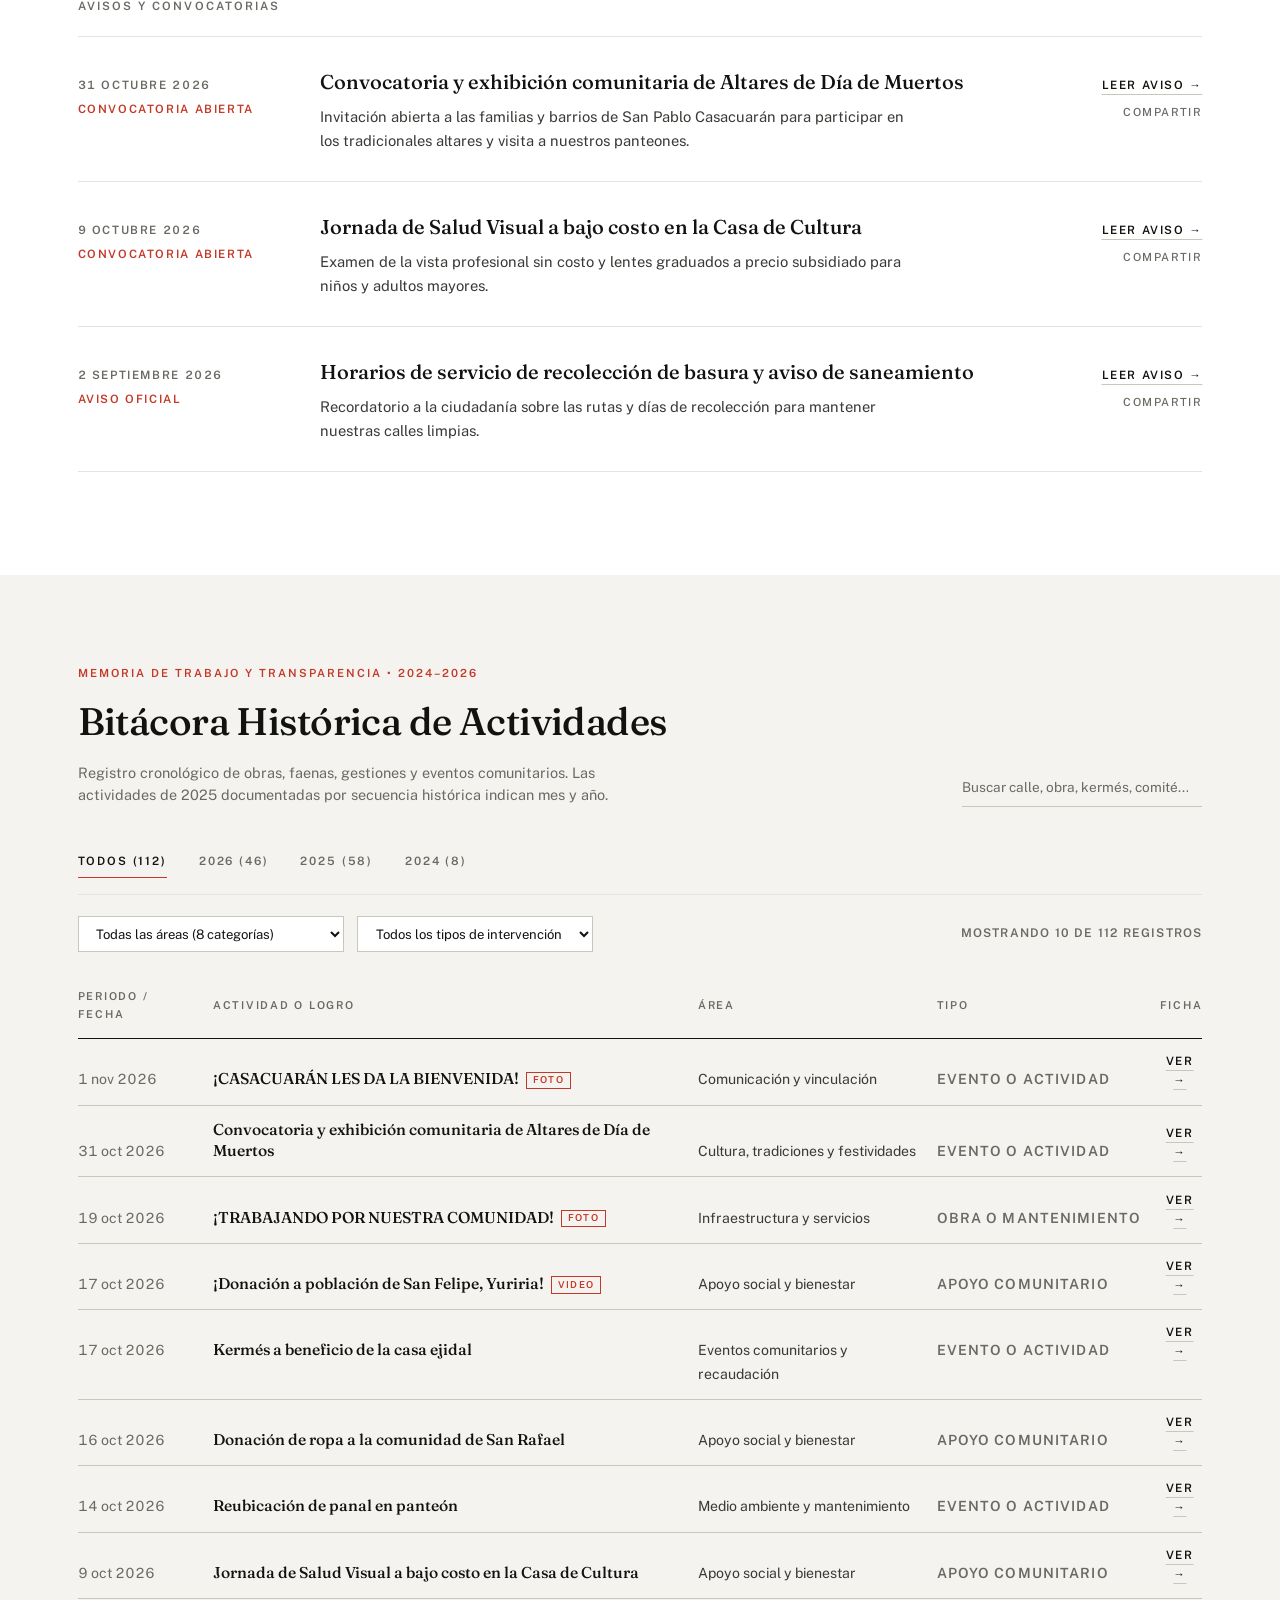
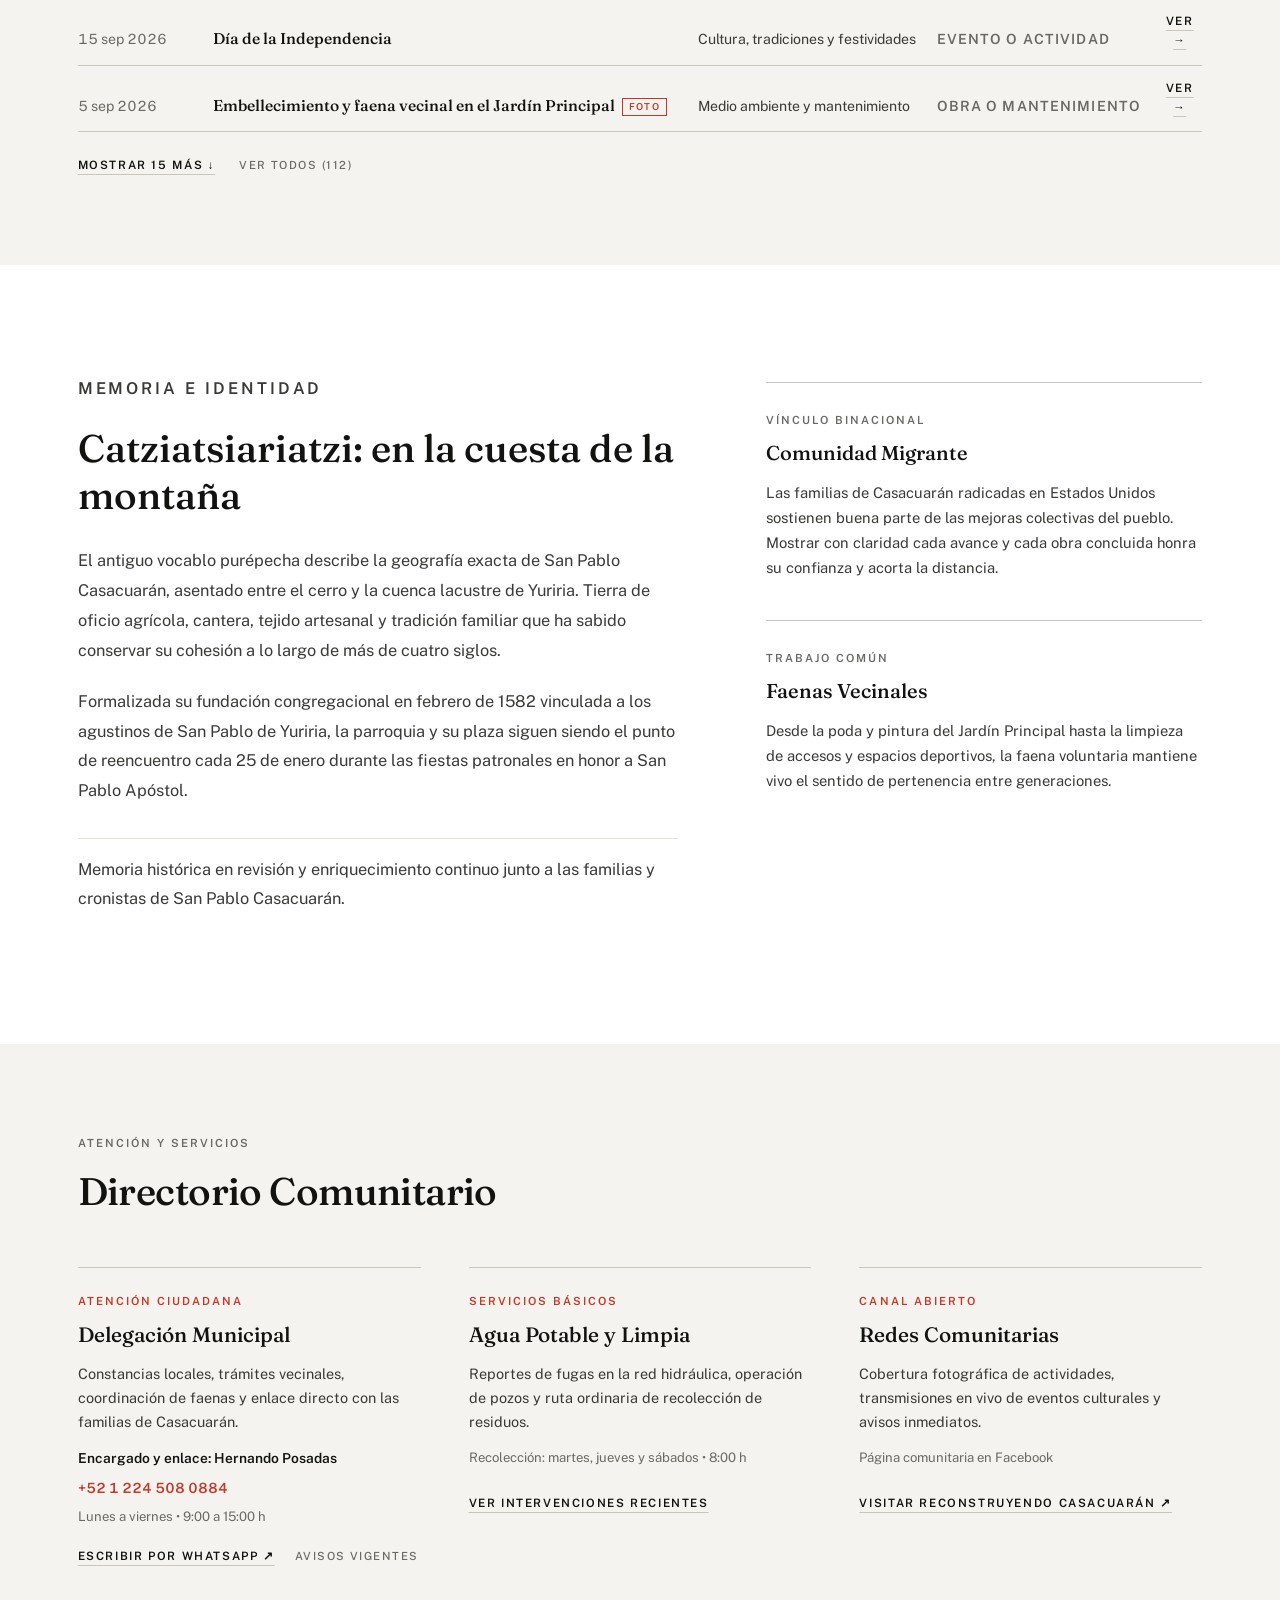
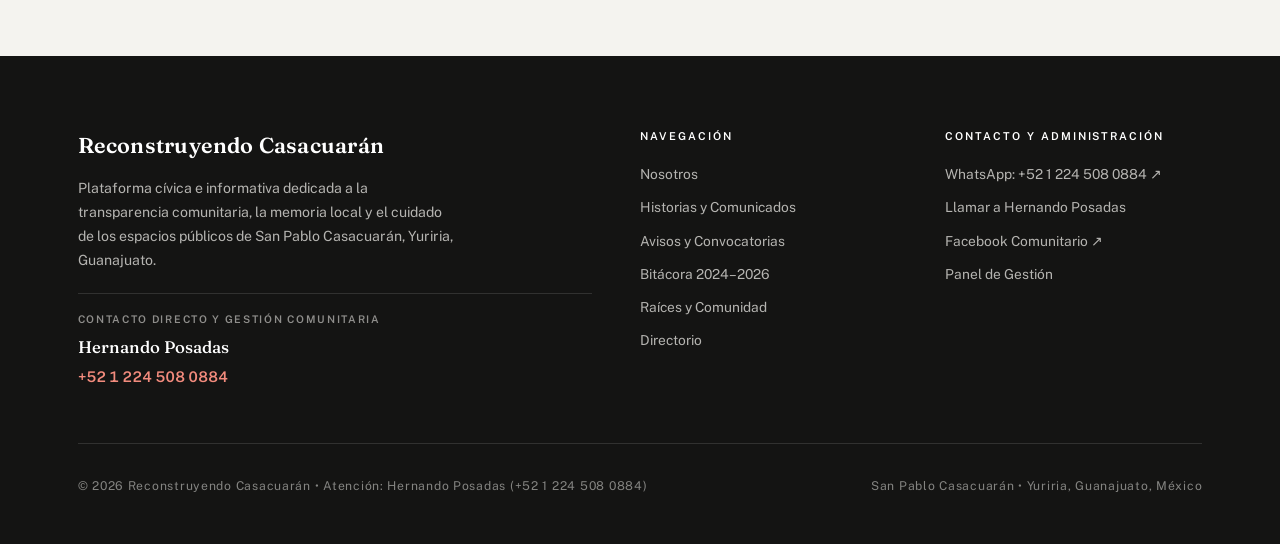
==== commit 42b2c16d: "feat(portal): bitacora historica 2024-2026, 8 categorias oficiales, avisos y contacto Hernando Posad" ====
--- a/index.html
+++ b/index.html
@@ -32,7 +32,8 @@
         <ul class="primary-nav-list">
           <li><a href="#nosotros" class="primary-nav-link">Nosotros</a></li>
           <li><a href="#comunicados" class="primary-nav-link">Historias</a></li>
-          <li><a href="#obras" class="primary-nav-link">Obras</a></li>
+          <li><a href="#dispatches-block" class="primary-nav-link">Avisos</a></li>
+          <li><a href="#obras" class="primary-nav-link">Bitácora</a></li>
           <li><a href="#patrimonio" class="primary-nav-link">Raíces</a></li>
           <li><a href="#directorio" class="primary-nav-link">Directorio</a></li>
           <li><a href="admin.html" class="primary-nav-link primary-nav-link--muted">Gestión</a></li>
@@ -50,7 +51,8 @@
     <ul class="mobile-menu-list">
       <li><a href="#nosotros" class="mobile-menu-link">Nosotros</a></li>
       <li><a href="#comunicados" class="mobile-menu-link">Historias y Comunicados</a></li>
-      <li><a href="#obras" class="mobile-menu-link">Registro de Obras</a></li>
+      <li><a href="#dispatches-block" class="mobile-menu-link">Avisos y Convocatorias</a></li>
+      <li><a href="#obras" class="mobile-menu-link">Bitácora 2024–2026</a></li>
       <li><a href="#patrimonio" class="mobile-menu-link">Raíces y Comunidad</a></li>
       <li><a href="#directorio" class="mobile-menu-link">Directorio</a></li>
       <li><a href="admin.html" class="mobile-menu-link">Panel de Gestión</a></li>
@@ -105,12 +107,12 @@
 
             <div class="intro-metrics">
               <div>
-                <div id="stat-obras" class="metric-value">--</div>
-                <div class="metric-label">Obras documentadas</div>
+                <div id="stat-total" class="metric-value">--</div>
+                <div class="metric-label">Acciones documentadas</div>
               </div>
               <div>
-                <div id="stat-faenas" class="metric-value">--</div>
-                <div class="metric-label">Faenas vecinales</div>
+                <div id="stat-obras" class="metric-value">--</div>
+                <div class="metric-label">Obras, servicios y faenas</div>
               </div>
               <div>
                 <div class="metric-value">1582</div>
@@ -137,7 +139,7 @@
       </div>
     </section>
 
-    <!-- HISTORIAS Y COMUNICADOS -->
+    <!-- HISTORIAS, CRÓNICAS Y AVISOS COMUNITARIOS -->
     <section id="comunicados" class="section-stories">
       <div class="container">
         <div class="section-header-row">
@@ -150,55 +152,110 @@
             <input type="search"
                    id="search-posts"
                    class="search-minimal-input"
-                   placeholder="Buscar por tema o ubicación..."
-                   aria-label="Buscar historias y comunicados">
-          </div>
-        </div>
-
-        <div class="filter-nav" role="toolbar" aria-label="Filtrar por categoría">
+                   placeholder="Buscar historia, aviso o convocatoria..."
+                   aria-label="Buscar historias y avisos">
+          </div>
+        </div>
+
+        <div class="filter-nav" role="toolbar" aria-label="Filtrar historias y avisos por categoría">
           <button type="button" class="filter-link" data-category="todas" aria-pressed="true">Todas</button>
-          <button type="button" class="filter-link" data-category="obras" aria-pressed="false">Obras Públicas</button>
-          <button type="button" class="filter-link" data-category="faenas" aria-pressed="false">Faenas</button>
-          <button type="button" class="filter-link" data-category="salud" aria-pressed="false">Salud</button>
-          <button type="button" class="filter-link" data-category="cultura" aria-pressed="false">Cultura</button>
           <button type="button" class="filter-link" data-category="avisos" aria-pressed="false">Avisos</button>
+          <button type="button" class="filter-link" data-category="infraestructura" aria-pressed="false">Infraestructura</button>
+          <button type="button" class="filter-link" data-category="mantenimiento" aria-pressed="false">Mantenimiento</button>
+          <button type="button" class="filter-link" data-category="cultura" aria-pressed="false">Cultura y Tradición</button>
+          <button type="button" class="filter-link" data-category="eventos" aria-pressed="false">Eventos y Kermés</button>
+          <button type="button" class="filter-link" data-category="bienestar" aria-pressed="false">Bienestar Social</button>
+          <button type="button" class="filter-link" data-category="deporte" aria-pressed="false">Deporte</button>
+          <button type="button" class="filter-link" data-category="participacion" aria-pressed="false">Formación</button>
+          <button type="button" class="filter-link" data-category="comunicacion" aria-pressed="false">Vinculación</button>
         </div>
 
         <!-- Galería fotográfica y audiovisual -->
         <div id="stories-gallery" class="stories-gallery"></div>
 
-        <!-- Boletín limpio para comunicados sin fotografía -->
+        <!-- Boletín limpio para avisos y convocatorias sin fotografía -->
         <div id="dispatches-block" class="dispatches-block">
           <h3 id="dispatches-heading" class="dispatches-heading">Avisos y Convocatorias</h3>
           <div id="dispatches-list" class="dispatches-list"></div>
         </div>
 
-        <p id="empty-posts" class="empty-message" hidden>
-          No se encontraron publicaciones con ese criterio de búsqueda.
-        </p>
-      </div>
-    </section>
-
-    <!-- REGISTRO ABIERTO DE OBRAS Y FAENAS -->
+        <div id="empty-posts" class="empty-message" hidden></div>
+      </div>
+    </section>
+
+    <!-- BITÁCORA HISTÓRICA COMPACTA DE GESTIÓN Y ACTIVIDADES (2024–2026) -->
     <section id="obras" class="section-works">
       <div class="container">
-        <p class="eyebrow">Transparencia vecinal</p>
-        <h2 class="section-heading">Registro de Obras y Faenas</h2>
+        <div class="section-header-row">
+          <div>
+            <p class="eyebrow eyebrow--accent">Memoria de trabajo y transparencia &bull; 2024–2026</p>
+            <h2 class="section-heading">Bitácora Histórica de Actividades</h2>
+            <p class="ledger-intro-note">
+              Registro cronológico de obras, faenas, gestiones y eventos comunitarios. Las actividades de 2025 documentadas por secuencia histórica indican mes y año.
+            </p>
+          </div>
+
+          <div class="search-minimal">
+            <input type="search"
+                   id="ledger-search"
+                   class="search-minimal-input"
+                   placeholder="Buscar calle, obra, kermés, comité..."
+                   aria-label="Buscar en toda la bitácora histórica">
+          </div>
+        </div>
+
+        <!-- Pestañas por año -->
+        <div id="ledger-year-nav" class="filter-nav ledger-year-nav" role="toolbar" aria-label="Filtrar bitácora por año">
+          <button type="button" class="filter-link ledger-year-btn" data-year="todos" aria-pressed="true">Todos</button>
+          <button type="button" class="filter-link ledger-year-btn" data-year="2026" aria-pressed="false">2026</button>
+          <button type="button" class="filter-link ledger-year-btn" data-year="2025" aria-pressed="false">2025</button>
+          <button type="button" class="filter-link ledger-year-btn" data-year="2024" aria-pressed="false">2024</button>
+        </div>
+
+        <!-- Filtros compactos de Categoría y Tipo de intervención -->
+        <div class="ledger-filter-row">
+          <div class="ledger-select-group">
+            <select id="ledger-category" class="ledger-select" aria-label="Filtrar bitácora por categoría">
+              <option value="todas">Todas las áreas (8 categorías)</option>
+              <option value="infraestructura">Infraestructura y servicios</option>
+              <option value="mantenimiento">Medio ambiente y mantenimiento</option>
+              <option value="cultura">Cultura, tradiciones y festividades</option>
+              <option value="eventos">Eventos comunitarios y recaudación</option>
+              <option value="bienestar">Apoyo social y bienestar</option>
+              <option value="deporte">Deporte y recreación</option>
+              <option value="participacion">Participación y formación</option>
+              <option value="comunicacion">Comunicación y vinculación</option>
+            </select>
+
+            <select id="ledger-intervention" class="ledger-select" aria-label="Filtrar por tipo de intervención">
+              <option value="todos">Todos los tipos de intervención</option>
+              <option value="Obra o mantenimiento">Obra o mantenimiento</option>
+              <option value="Gestión y coordinación">Gestión y coordinación</option>
+              <option value="Apoyo comunitario">Apoyo comunitario</option>
+              <option value="Evento o actividad">Evento o actividad</option>
+              <option value="Comunicación institucional">Comunicación institucional</option>
+            </select>
+          </div>
+
+          <span id="ledger-count-label" class="ledger-results-meta">Cargando registros...</span>
+        </div>
 
         <div class="works-table-wrap">
-          <table class="works-table">
+          <table class="works-table works-table--compact">
             <thead>
               <tr>
-                <th scope="col">Fecha</th>
-                <th scope="col">Intervención</th>
-                <th scope="col">Ubicación</th>
-                <th scope="col">Estado</th>
-                <th scope="col">Detalle</th>
+                <th scope="col">Periodo / Fecha</th>
+                <th scope="col">Actividad o Logro</th>
+                <th scope="col">Área</th>
+                <th scope="col">Tipo</th>
+                <th scope="col">Ficha</th>
               </tr>
             </thead>
             <tbody id="obras-tbody"></tbody>
           </table>
         </div>
+
+        <div id="ledger-pagination" class="ledger-footer-bar"></div>
       </div>
     </section>
 
@@ -252,10 +309,18 @@
             <p class="eyebrow eyebrow--accent">Atención ciudadana</p>
             <h3 class="directory-item-title">Delegación Municipal</h3>
             <p class="directory-item-desc">
-              Constancias locales, trámites vecinales, coordinación de faenas y enlace con el municipio de Yuriria.
-            </p>
+              Constancias locales, trámites vecinales, coordinación de faenas y enlace directo con las familias de Casacuarán.
+            </p>
+            <p class="directory-contact-person">Encargado y enlace: Hernando Posadas</p>
+            <a href="tel:+5212245080884" class="directory-contact-phone">+52 1 224 508 0884</a>
             <p class="directory-item-meta">Lunes a viernes &bull; 9:00 a 15:00 h</p>
-            <a href="#comunicados" class="text-action-btn">Consultar avisos vigentes</a>
+            <div class="directory-actions-row">
+              <a href="https://wa.me/5212245080884?text=Hola%20Hernando,%20me%20comunico%20desde%20el%20portal%20Reconstruyendo%20Casacuar%C3%A1n"
+                 target="_blank"
+                 rel="noopener noreferrer"
+                 class="text-action-btn">Escribir por WhatsApp &nearr;</a>
+              <a href="#dispatches-block" class="text-share-link">Avisos vigentes</a>
+            </div>
           </div>
 
           <div class="directory-item">
@@ -295,6 +360,11 @@
           <p class="footer-summary">
             Plataforma cívica e informativa dedicada a la transparencia comunitaria, la memoria local y el cuidado de los espacios públicos de San Pablo Casacuarán, Yuriria, Guanajuato.
           </p>
+          <div class="footer-contact-card">
+            <p class="footer-contact-label">Contacto directo y gestión comunitaria</p>
+            <p class="footer-contact-name">Hernando Posadas</p>
+            <a href="tel:+5212245080884" class="footer-contact-phone">+52 1 224 508 0884</a>
+          </div>
         </div>
 
         <div>
@@ -302,23 +372,32 @@
           <ul class="footer-links">
             <li><a href="#nosotros">Nosotros</a></li>
             <li><a href="#comunicados">Historias y Comunicados</a></li>
-            <li><a href="#obras">Registro de Obras</a></li>
+            <li><a href="#dispatches-block">Avisos y Convocatorias</a></li>
+            <li><a href="#obras">Bitácora 2024–2026</a></li>
             <li><a href="#patrimonio">Raíces y Comunidad</a></li>
             <li><a href="#directorio">Directorio</a></li>
           </ul>
         </div>
 
         <div>
-          <h3 class="footer-heading">Administración</h3>
+          <h3 class="footer-heading">Contacto y Administración</h3>
           <ul class="footer-links">
+            <li>
+              <a href="https://wa.me/5212245080884?text=Hola%20Hernando,%20me%20comunico%20desde%20el%20portal%20Reconstruyendo%20Casacuar%C3%A1n"
+                 target="_blank"
+                 rel="noopener noreferrer">WhatsApp: +52 1 224 508 0884 &nearr;</a>
+            </li>
+            <li>
+              <a href="tel:+5212245080884">Llamar a Hernando Posadas</a>
+            </li>
+            <li><a href="https://www.facebook.com/people/Reconstruyendo-Casacuar%C3%A1n/61569069380607/" target="_blank" rel="noopener noreferrer">Facebook Comunitario &nearr;</a></li>
             <li><a href="admin.html">Panel de Gestión</a></li>
-            <li><a href="https://www.facebook.com/people/Reconstruyendo-Casacuar%C3%A1n/61569069380607/" target="_blank" rel="noopener noreferrer">Facebook Comunitario</a></li>
           </ul>
         </div>
       </div>
 
       <div class="footer-bottom">
-        <span>&copy; 2026 Reconstruyendo Casacuarán</span>
+        <span>&copy; 2026 Reconstruyendo Casacuarán &bull; Atención: Hernando Posadas (+52 1 224 508 0884)</span>
         <span>San Pablo Casacuarán &bull; Yuriria, Guanajuato, México</span>
       </div>
     </div>
--- a/css/styles.css
+++ b/css/styles.css
@@ -902,6 +902,151 @@
 .works-status--in_progress { color: var(--accent); }
 .works-status--upcoming { color: var(--ink-muted); }
 
+.ledger-intro-note {
+  margin-top: 0.55rem;
+  font-size: 0.9rem;
+  color: var(--ink-muted);
+  max-width: 62ch;
+  line-height: 1.55;
+}
+
+.ledger-year-nav {
+  margin-bottom: 1.35rem;
+}
+
+.ledger-filter-row {
+  display: flex;
+  justify-content: space-between;
+  align-items: center;
+  gap: 1.25rem;
+  flex-wrap: wrap;
+  margin-bottom: 1.35rem;
+}
+
+.ledger-select-group {
+  display: flex;
+  gap: 0.85rem;
+  flex-wrap: wrap;
+  flex: 1;
+}
+
+.ledger-select {
+  border: 1px solid var(--hairline-strong);
+  background-color: var(--bg-white);
+  color: var(--ink);
+  font-family: var(--font-sans);
+  font-size: 0.82rem;
+  padding: 0.52rem 0.85rem;
+  min-width: 215px;
+  cursor: pointer;
+}
+
+.ledger-select:focus {
+  outline: none;
+  border-color: var(--ink);
+}
+
+.ledger-results-meta {
+  font-size: 0.75rem;
+  font-weight: 600;
+  letter-spacing: 0.1em;
+  text-transform: uppercase;
+  color: var(--ink-muted);
+  white-space: nowrap;
+}
+
+/* Versión compacta para no alargar la página con la base histórica */
+.works-table--compact td {
+  padding: 0.82rem 1rem 0.82rem 0;
+  font-size: 0.88rem;
+}
+
+.works-table--compact .works-name {
+  font-size: 0.98rem;
+  line-height: 1.35;
+}
+
+.works-date--approx {
+  font-style: italic;
+}
+
+.works-cat-cell {
+  font-size: 0.8rem;
+  color: var(--ink-body);
+}
+
+.works-type-cell {
+  font-size: 0.72rem;
+  font-weight: 600;
+  letter-spacing: 0.08em;
+  text-transform: uppercase;
+  color: var(--ink-muted);
+  white-space: nowrap;
+}
+
+.works-media-flag {
+  display: inline-block;
+  margin-left: 0.45rem;
+  padding: 0.08rem 0.38rem;
+  font-family: var(--font-sans);
+  font-size: 0.6rem;
+  font-weight: 600;
+  letter-spacing: 0.12em;
+  text-transform: uppercase;
+  border: 1px solid var(--accent);
+  color: var(--accent);
+  vertical-align: middle;
+}
+
+.ledger-footer-bar {
+  display: flex;
+  align-items: center;
+  justify-content: space-between;
+  gap: 1.25rem;
+  flex-wrap: wrap;
+  padding-top: 1.5rem;
+}
+
+.ledger-footer-actions {
+  display: flex;
+  align-items: center;
+  gap: 1.5rem;
+  flex-wrap: wrap;
+}
+
+.empty-bridge-box {
+  padding: 2.5rem 0;
+  border-top: 1px solid var(--hairline);
+  border-bottom: 1px solid var(--hairline);
+}
+
+.empty-bridge-text {
+  font-size: 0.96rem;
+  color: var(--ink-body);
+  margin-bottom: 0.85rem;
+}
+
+.admin-table-toolbar {
+  display: flex;
+  gap: 0.85rem;
+  flex-wrap: wrap;
+  margin-bottom: 1.25rem;
+}
+
+.admin-toolbar-input {
+  flex: 1;
+  min-width: 220px;
+}
+
+.admin-toolbar-select {
+  min-width: 220px;
+  width: auto;
+}
+
+.admin-approx-row {
+  margin-top: 0.45rem;
+}
+
 /* --------------------------------------------------------------------------
    10. RAÍCES, TERRITORIO Y COMUNIDAD MIGRANTE (ESTILO CASA WABI)
    -------------------------------------------------------------------------- */
@@ -1010,6 +1155,71 @@
   font-size: 0.82rem;
   color: var(--ink-muted);
   margin-bottom: 1.25rem;
+}
+
+.directory-contact-person {
+  font-size: 0.86rem;
+  font-weight: 600;
+  color: var(--ink);
+  margin-bottom: 0.3rem;
+}
+
+.directory-contact-phone {
+  display: inline-block;
+  font-size: 0.88rem;
+  font-weight: 600;
+  color: var(--accent);
+  text-decoration: none;
+  font-variant-numeric: tabular-nums;
+  margin-bottom: 0.35rem;
+}
+
+.directory-contact-phone:hover {
+  text-decoration: underline;
+}
+
+.directory-actions-row {
+  display: flex;
+  flex-wrap: wrap;
+  align-items: center;
+  gap: 1.25rem;
+}
+
+.footer-contact-card {
+  margin-top: 1.25rem;
+  padding-top: 1.1rem;
+  border-top: 1px solid rgba(255, 255, 255, 0.12);
+}
+
+.footer-contact-label {
+  font-size: 0.66rem;
+  font-weight: 600;
+  letter-spacing: 0.16em;
+  text-transform: uppercase;
+  color: rgba(244, 243, 239, 0.55);
+  margin-bottom: 0.3rem;
+}
+
+.footer-contact-name {
+  font-family: var(--font-serif);
+  font-size: 1.05rem;
+  font-weight: 500;
+  color: var(--bg-white);
+  margin-bottom: 0.2rem;
+}
+
+.footer-contact-phone {
+  display: inline-block;
+  font-size: 0.92rem;
+  font-weight: 600;
+  color: #F28B7D;
+  text-decoration: none;
+  font-variant-numeric: tabular-nums;
+}
+
+.footer-contact-phone:hover {
+  color: var(--bg-white);
+  text-decoration: underline;
 }
 
 .site-footer {
